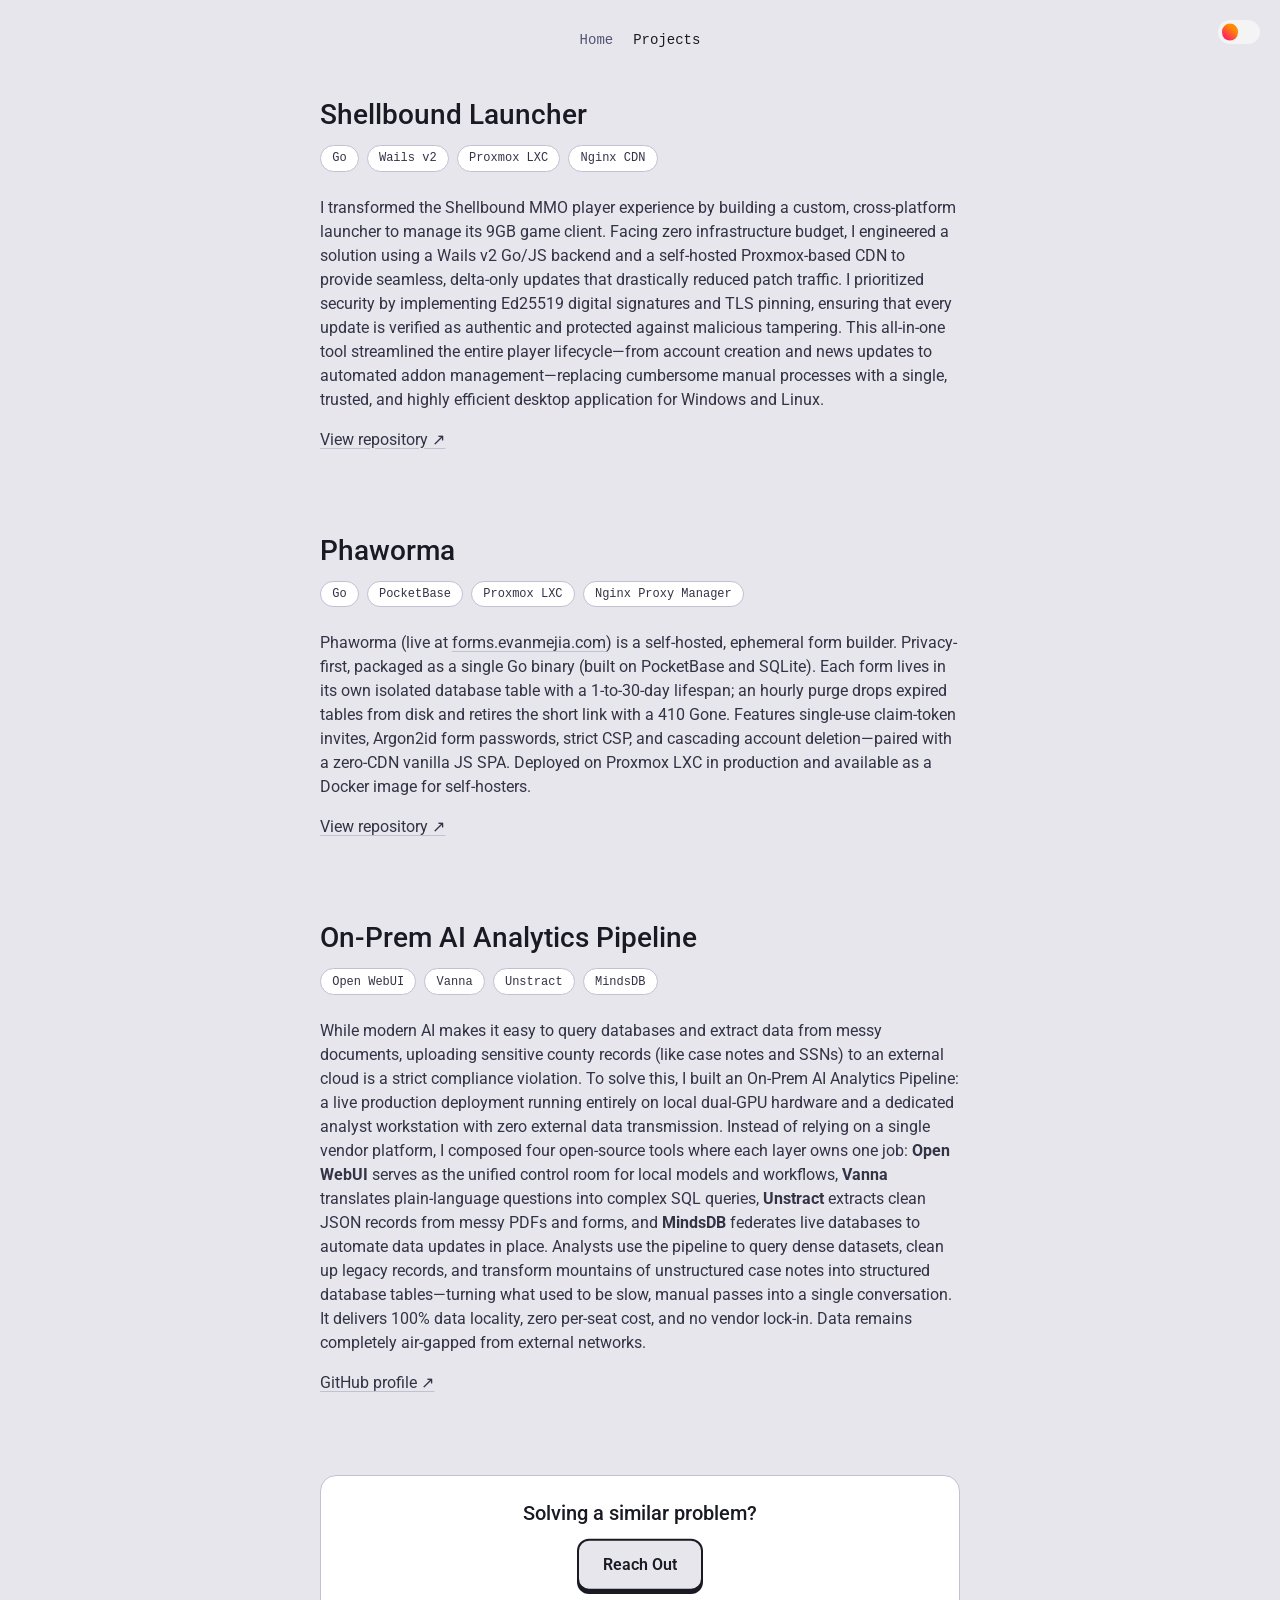
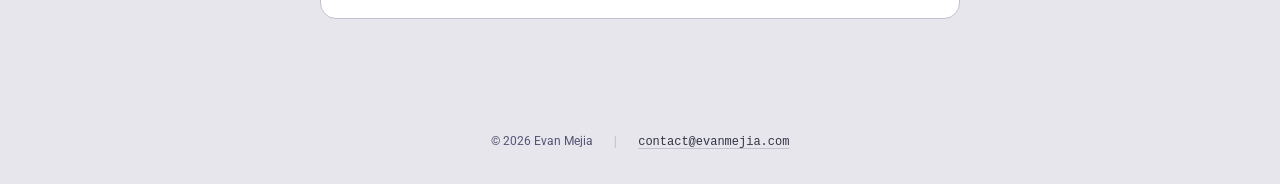
==== projects.html @ d2142341 "Text edit for the Shellbound project description" ====
<!doctype html>
<html lang="en" data-theme="light">
    <head>
        <meta charset="UTF-8" />
        <meta name="viewport" content="width=device-width, initial-scale=1.0" />
        <title>Projects — Evan Mejia</title>
        <meta
            name="description"
            content="Systems I've designed, built, and kept running in production: a self-hosted game launcher, an ephemeral form builder, and an air-gapped AI data analysis stack."
        />
        <meta property="og:site_name" content="Evan Mejia" />
        <meta property="og:type" content="website" />
        <meta property="og:title" content="Projects — Evan Mejia" />
        <meta
            property="og:description"
            content="Systems I've designed, built, and kept running in production: a self-hosted game launcher, an ephemeral form builder, and an air-gapped AI data analysis stack."
        />
        <meta
            property="og:url"
            content="https://www.evanmejia.com/projects.html"
        />
        <meta
            property="og:image"
            content="https://www.evanmejia.com/assets/og-image.png"
        />
        <meta property="og:image:width" content="1200" />
        <meta property="og:image:height" content="800" />
        <meta name="twitter:card" content="summary_large_image" />
        <link rel="icon" type="image/svg+xml" href="assets/favicon.svg" />

        <!-- Set theme before first paint (persisted choice, else system preference) -->
        <script>
            document.documentElement.dataset.theme =
                localStorage.getItem("theme") ||
                (window.matchMedia("(prefers-color-scheme: dark)").matches
                    ? "dark"
                    : "light");
        </script>

        <!-- Roboto (text) + Roboto Mono (accents) via bunny.net -->
        <link rel="preconnect" href="https://fonts.bunny.net" />
        <link
            href="https://fonts.bunny.net/css?family=roboto:ital,wght@0,400;0,500;0,600;1,400&family=roboto-mono:ital,wght@0,400;0,500;0,700;1,400"
            rel="stylesheet"
        />

        <link rel="stylesheet" href="css/styles.css" />
    </head>

    <body>
        <a class="skip-link" href="#main">Skip to content</a>

        <label class="theme-switch">
            <input type="checkbox" id="theme-toggle" aria-label="Dark mode" />
            <span class="slider"></span>
        </label>

        <nav class="page-nav" aria-label="Main">
            <a href="index.html">Home</a>
            <a class="active" href="projects.html">Projects</a>
        </nav>

        <div class="page">
            <main id="main" class="prose-col">
                <div class="projects">
                    <!-- ============ Project 1: Shellbound Launcher ============ -->
                    <article id="shellbound-launcher" class="project">
                        <h2>Shellbound Launcher</h2>
                        <ul class="pills" aria-label="Tech stack">
                            <li class="pill">Go</li>
                            <li class="pill">Wails v2</li>
                            <li class="pill">Proxmox LXC</li>
                            <li class="pill">Nginx CDN</li>
                        </ul>
                        <p>
                            I transformed the Shellbound MMO player experience
                            by building a custom, cross-platform launcher to
                            manage its 9GB game client. Facing zero
                            infrastructure budget, I engineered a solution using
                            a Wails v2 Go/JS backend and a self-hosted
                            Proxmox-based CDN to provide seamless, delta-only
                            updates that drastically reduced patch traffic. I
                            prioritized security by implementing Ed25519 digital
                            signatures and TLS pinning, ensuring that every
                            update is verified as authentic and protected
                            against malicious tampering. This all-in-one tool
                            streamlined the entire player lifecycle—from account
                            creation and news updates to automated addon
                            management—replacing cumbersome manual processes
                            with a single, trusted, and highly efficient desktop
                            application for Windows and Linux.
                        </p>
                        <p>
                            <a
                                href="https://github.com/evanmejia/shellbound-launcher"
                                >View repository ↗</a
                            >
                        </p>
                    </article>

                    <!-- ============ Project 2: Phaworma ============ -->
                    <article id="phaworma" class="project">
                        <h2>Phaworma</h2>
                        <ul class="pills" aria-label="Tech stack">
                            <li class="pill">Go</li>
                            <li class="pill">PocketBase</li>
                            <li class="pill">Proxmox LXC</li>
                            <li class="pill">Nginx Proxy Manager</li>
                        </ul>
                        <p>
                            Phaworma (live at
                            <a href="https://forms.evanmejia.com"
                                >forms.evanmejia.com</a
                            >) is a self-hosted, ephemeral form builder.
                            Privacy-first, packaged as a single Go binary (built
                            on PocketBase and SQLite). Each form lives in its
                            own isolated database table with a 1-to-30-day
                            lifespan; an hourly purge drops expired tables from
                            disk and retires the short link with a 410 Gone.
                            Features single-use claim-token invites, Argon2id
                            form passwords, strict CSP, and cascading account
                            deletion—paired with a zero-CDN vanilla JS SPA.
                            Deployed on Proxmox LXC in production and available
                            as a Docker image for self-hosters.
                        </p>
                        <p>
                            <a href="https://github.com/evanmejia/Phaworma"
                                >View repository ↗</a
                            >
                        </p>
                    </article>

                    <!-- ============ Project 3: On-Prem AI Analytics Pipeline ============ -->
                    <article id="ai-data-stack" class="project">
                        <h2>On-Prem AI Analytics Pipeline</h2>
                        <ul class="pills" aria-label="Tech stack">
                            <li class="pill">Open WebUI</li>
                            <li class="pill">Vanna</li>
                            <li class="pill">Unstract</li>
                            <li class="pill">MindsDB</li>
                        </ul>
                        <p>
                            While modern AI makes it easy to query databases and
                            extract data from messy documents, uploading
                            sensitive county records (like case notes and SSNs)
                            to an external cloud is a strict compliance
                            violation. To solve this, I built an On-Prem AI
                            Analytics Pipeline: a live production deployment
                            running entirely on local dual-GPU hardware and a
                            dedicated analyst workstation with zero external
                            data transmission. Instead of relying on a single
                            vendor platform, I composed four open-source tools
                            where each layer owns one job:
                            <b>Open WebUI</b> serves as the unified control room
                            for local models and workflows,
                            <b>Vanna</b> translates plain-language questions
                            into complex SQL queries, <b>Unstract</b> extracts
                            clean JSON records from messy PDFs and forms, and
                            <b>MindsDB</b>
                            federates live databases to automate data updates in
                            place. Analysts use the pipeline to query dense
                            datasets, clean up legacy records, and transform
                            mountains of unstructured case notes into structured
                            database tables—turning what used to be slow, manual
                            passes into a single conversation. It delivers 100%
                            data locality, zero per-seat cost, and no vendor
                            lock-in. Data remains completely air-gapped from
                            external networks.
                        </p>
                        <p>
                            <a href="https://github.com/evanmejia"
                                >GitHub profile ↗</a
                            >
                        </p>
                    </article>
                </div>

                <!-- ================= CTA ================= -->
                <section class="cta" aria-label="Contact">
                    <h2>Solving a similar problem?</h2>
                    <!-- Cal.com popup embed: clicking opens a booking modal
                         with both event types. If the embed script is
                         blocked, the button falls back to a plain link. -->
                    <a
                        class="btn btn--lift"
                        href="https://cal.com/evanmejia"
                        target="_blank"
                        rel="noopener"
                        data-cal-link="evanmejia"
                        data-cal-embed-trigger
                    >
                        <span>Reach Out</span>
                    </a>
                    <script
                        src="https://cal.com/evanmejia/embed/embed.js"
                        data-iframe-src="https://cal.com/evanmejia/embed?calEmbed=1"
                    ></script>
                </section>
            </main>

            <!-- ================= Footer ================= -->
            <footer class="footer">
                <p>
                    <span class="copyright"
                        >© <span id="year">2026</span> Evan Mejia</span
                    >
                    <span class="footer-sep" aria-hidden="true">|</span>
                    <a href="mailto:contact@evanmejia.com"
                        >contact@evanmejia.com</a
                    >
                </p>
            </footer>
        </div>

        <script src="js/main.js" defer></script>
    </body>
</html>
---- css/styles.css ----
/* ---------- Design tokens ---------- */
:root {
  --font-sans: "Roboto", system-ui, -apple-system, "Segoe UI", sans-serif;
  --font-mono: "Roboto Mono", ui-monospace, "SFMono-Regular", Menlo, monospace;

  --bg: #e6e6ec;
  --bg-card: #ffffff;
  --card-glass: rgba(255, 255, 255, 0.72);
  --card-glass-border: rgba(255, 255, 255, 0.75);
  --card-border-hover: rgba(26, 26, 36, 0.24);
  --card-shadow: 0 12px 32px rgba(26, 26, 36, 0.1);
  --text: #333346;
  --text-heading: #1a1a24;
  --text-muted: #535373;
  --text-soft: #333346;
  --border: #c1c1d2;
  --btn-bg: #1a1a24;
  --btn-bg-hover: #333346;
  --btn-text: #e6e6ec;

  --pill-green-text: #e1f9dc;
  --pill-green-bg: #127a00;
  --pill-yellow-text: #854d0e;
  --pill-yellow-bg: rgba(234, 179, 8, 0.14);
  --pill-red-text: #991b1b;
  --pill-red-bg: rgba(239, 68, 68, 0.12);

  --projects-btn-bg-hover: #d7d7e2;

  color-scheme: light;
}

[data-theme="dark"] {
  --bg: #0e0e12;
  --bg-card: #1a1a24;
  --card-glass: rgba(26, 26, 36, 0.8);
  --card-glass-border: rgba(255, 255, 255, 0.1);
  --card-border-hover: rgba(255, 255, 255, 0.28);
  --card-shadow: none;
  --text: #c1c1d2;
  --text-heading: #e6e6ec;
  --text-muted: #9c9cba;
  --text-soft: #a6a6bf;
  --border: #333346;
  --btn-bg: #e6e6ec;
  --btn-bg-hover: #c1c1d2;
  --btn-text: #1a1a24;

  --pill-green-text: #127a00;
  --pill-green-bg: #e1f9dc;
  --pill-yellow-text: #facc15;
  --pill-yellow-bg: rgba(250, 204, 21, 0.1);
  --pill-red-text: #f87171;
  --pill-red-bg: rgba(248, 113, 113, 0.1);

  --projects-btn-bg-hover: #262633;

  color-scheme: dark;
}

/* ---------- Base ---------- */
* {
  box-sizing: border-box;
}

html {
  scroll-behavior: smooth;
}

body {
  margin: 0;
  background: var(--bg);
  color: var(--text);
  font-family: var(--font-sans);
  font-size: 1rem;
  line-height: 1.5;
  -webkit-font-smoothing: antialiased;
  transition: background-color 0.15s ease, color 0.15s ease;
}

/* ---------- Page frame ---------- */
.page {
  display: flex;
  flex-direction: column;
  max-width: 64rem;
  margin: 0 auto;
  min-height: 100vh;
  min-height: 100svh;
  padding: 6rem 3rem 0;
}

.layout {
  display: grid;
  grid-template-columns: minmax(0, 2fr) minmax(0, 1fr);
  gap: 3rem;
  margin-bottom: 5rem;
}

main > h2:first-child,
.sidebar > h2:first-child {
  margin-top: 0;
}

@media (max-width: 767px) {
  .page {
    padding: 4.5rem 1.5rem 0;
  }
  .layout {
    grid-template-columns: 1fr;
    gap: 3.5rem;
  }
}

/* ---------- Subpage nav (top-right links; scrolls with the page,
   sits left of the fixed theme toggle) ---------- */
.page-nav {
  position: absolute;
  top: 1.25rem;
  left: 50%;
  transform: translateX(-50%);
  height: 2.5rem;
  display: flex;
  align-items: center;
  gap: 1.25rem;
}

.page-nav a {
  font-family: var(--font-mono);
  font-size: 0.875rem;
  color: var(--text-muted);
  text-decoration: none;
  transition: color 0.15s ease;
}

.page-nav a:hover,
.page-nav a.active {
  color: var(--text-heading);
}

/* ---------- Typography ---------- */
h1 {
  margin: 0 0 0.5rem;
  font-family: var(--font-sans);
  font-size: 2.5rem;
  font-weight: 600;
  line-height: 1.2;
  color: var(--text-heading);
}

h2 {
  margin: 3rem 0 1.25rem;
  font-family: var(--font-sans);
  font-size: 1.5rem;
  font-weight: 500;
  line-height: 1.33;
  color: var(--text-heading);
}

p {
  margin: 0 0 1rem;
}

.lead {
  font-size: 1.125rem;
  font-weight: 400;
  line-height: 1.6;
  color: var(--text-muted);
  margin-bottom: 1.75rem;
}

.role {
  margin: 0 0 1.5rem;
  font-family: var(--font-mono);
  font-size: 0.875rem;
  font-style: italic;
  letter-spacing: 0.08em;
  text-transform: uppercase;
  color: var(--text-soft);
}

/* ---------- Status pill (index.html sidebar; state driven by
   status.json, which tools/update-status.mjs rewrites from
   cal.com bookings) ---------- */
.status-pill {
  position: relative;
  display: inline-flex;
  align-items: center;
  gap: 0.5rem;
  padding: 0.375rem 0.875rem 0.375rem 0.625rem;
  border-radius: 999px;
  font-family: var(--font-mono);
  font-size: 0.6875rem;
  font-weight: 500;
  line-height: 1.5;
  white-space: nowrap;
}

/* Pulsing status indicator (uiverse.io/Zain-Muhammad/plastic-gecko-7,
   MIT). */
.status-pill::before {
  box-sizing: border-box;
  content: "";
  width: 14px;
  height: 14px;
  flex: none;
  border: 2px solid currentColor;
  border-radius: 50%;
  animation: status-ring 2s ease-in-out infinite;
}

.status-pill::after {
  content: "";
  position: absolute;
  left: calc(0.625rem + 2px);
  top: 50%;
  width: 10px;
  height: 10px;
  margin-top: -5px;
  border-radius: 50%;
  background: currentColor;
  animation: status-dot 2s ease-in-out infinite;
}

@keyframes status-ring {
  0%,
  100% {
    transform: scale(1);
    opacity: 1;
  }
  50% {
    transform: scale(1.5);
    opacity: 0.5;
  }
}

@keyframes status-dot {
  0%,
  100% {
    transform: scale(1);
  }
  50% {
    transform: scale(0);
  }
}

.status-pill--green {
  color: var(--pill-green-text);
  background: var(--pill-green-bg);
}

.status-pill--yellow {
  color: var(--pill-yellow-text);
  background: var(--pill-yellow-bg);
}

.status-pill--red {
  color: var(--pill-red-text);
  background: var(--pill-red-bg);
}

a {
  color: var(--text-soft);
  text-decoration: underline;
  text-decoration-color: var(--border);
  text-underline-offset: 3px;
  transition: color 0.15s ease, text-decoration-color 0.15s ease;
}

a:hover {
  color: var(--text-heading);
  text-decoration-color: currentColor;
}

/* ---------- Button ---------- */
.btn {
  display: inline-block;
  margin-top: 0.25rem;
  padding: 0.5rem 1rem;
  border: none;
  border-radius: 0.375rem;
  background: var(--btn-bg);
  color: var(--btn-text);
  font-family: var(--font-sans);
  font-size: 1rem;
  font-weight: 500;
  text-decoration: none;
  cursor: pointer;
  transition: background-color 0.15s ease;
}

.btn:hover {
  background: var(--btn-bg-hover);
  color: var(--btn-text);
  text-decoration: none;
}

/* ---------- Lifted CTA ----------
   "Let's talk" button adapted from uiverse.io/Voxybuns,
   "lucky-fireant-71" (MIT). */
.btn--lift {
  border-radius: 0.75rem;
  padding: 0;
  font-weight: 600;
}

.btn--lift > span {
  display: block;
  border: 2px solid var(--btn-bg);
  border-radius: 0.75rem;
  padding: 0.75em 1.5em;
  background: var(--btn-text);
  color: var(--btn-bg);
  transform: translateY(-0.2em);
  transition: transform 0.15s ease;
}

.btn--lift:hover {
  background: var(--btn-bg);
}

.btn--lift:hover > span {
  transform: translateY(-0.33em);
}

.btn--lift:active > span {
  transform: translateY(0);
}

.btn--lift:focus-visible {
  outline: 2px solid var(--text-heading);
  outline-offset: 2px;
}

/* ---------- Projects heading button (index.html) ---------- */
.projects-link {
  display: block;
  width: 100%;
  padding: 1rem 1.5rem;
  border: 1px solid transparent;
  border-radius: 1rem;
  background: transparent;
  color: inherit;
  text-decoration: none;
  transition: background-color 0.15s ease, border-color 0.15s ease;
}

.projects-link:hover,
.projects-link:focus-visible {
  background: var(--projects-btn-bg-hover);
  border-color: var(--card-border-hover);
}

.projects-link:focus-visible {
  outline: 2px solid var(--text-heading);
  outline-offset: 3px;
}

/* ---------- Work cards ----------
   Glass effect adapted from uiverse.io/SteveBloX,
   "dangerous-warthog-85" (MIT). */
.cards {
  display: grid;
  gap: 1.25rem;
}

.card {
  position: relative;
  display: flex;
  flex-direction: column;
  padding: 0.875rem 1.75rem;
  border: 1px solid var(--card-glass-border);
  border-radius: 1rem;
  background: var(--card-glass);
  color: inherit;
  text-decoration: none;
  box-shadow: var(--card-shadow);
  isolation: isolate;
  overflow: hidden;
  transition: transform 0.5s ease, border-color 0.5s ease;
}

.card::before {
  content: "";
  position: absolute;
  inset: -1.25rem;
  z-index: -1;
  background:
    linear-gradient(65deg, var(--card-glass) 0 45%, transparent 80%),
    url("../assets/work-bg.svg") center / cover no-repeat;
  filter: blur(10px);
}

.card::after {
  content: "";
  position: absolute;
  inset: -1.25rem;
  z-index: -1;
  background: url("../assets/work-bg.svg") center / cover no-repeat;
  -webkit-mask-image: linear-gradient(65deg, transparent 50%, #000 85%);
  mask-image: linear-gradient(65deg, transparent 50%, #000 85%);
}

.card--shellbound::before {
  background-image: linear-gradient(65deg, var(--card-glass) 0 45%, transparent 80%), url("../assets/shellbound-bg.webp");
}

.card--shellbound::after {
  background-image: url("../assets/shellbound-bg.webp");
}

.card--phaworma::before {
  background-image: linear-gradient(65deg, var(--card-glass) 0 45%, transparent 80%), url("../assets/phaworma-bg.png");
}

.card--phaworma::after {
  background-image: url("../assets/phaworma-bg.png");
}

.card:hover {
  border-color: var(--card-border-hover);
  transform: scale(1.02);
  color: inherit;
  text-decoration: none;
}

.card:active {
  transform: scale(0.98);
}

.card:focus-visible {
  outline: 2px solid var(--text-heading);
  outline-offset: 3px;
}

.card-meta {
  display: block;
  margin-bottom: 0.5rem;
  font-family: var(--font-mono);
  font-size: 0.6875rem;
  font-style: italic;
  letter-spacing: 0.08em;
  text-transform: uppercase;
  color: var(--text-muted);
}


.card .card-meta {
  color: var(--text-soft);
}

.card h3 {
  margin: 0 0 0.4rem;
  font-family: var(--font-sans);
  font-size: 1.125rem;
  font-weight: 500;
  line-height: 1.3;
  color: var(--text-heading);
}

.card p {
  margin: 0 0 0.5rem;
  font-size: 0.875rem;
  color: var(--text-soft);
}

/* Keep the text to about half the card so it doesn't overlap the art
   that shows through on the right */
.card .card-meta,
.card h3,
.card p {
  max-width: 55%;
}

/* Mono tech-stack icons (assets/icons) */
.card-tech {
  display: flex;
  flex-wrap: wrap;
  gap: 0.75rem;
  margin: 0;
  margin-top: auto;
  padding: 0;
  list-style: none;
}

.tech-icon {
  display: block;
  width: 1.125rem;
  height: 1.125rem;
}

/* Go cropped viewBox: match height to the
   other glyphs. */
.tech-icon-go {
  width: 2.5rem;
  height: 1rem;
}

/* JS wordmark cropped to the letters */
.tech-icon-js {
  width: 1.5rem;
  height: 1.125rem;
}


.tech-icon-wails {
  width: 2rem;
  height: 1.125rem;
}

[data-theme="light"] .tech-icon {
  filter: brightness(0) opacity(0.6);
}

/* ---------- Sidebar ---------- */
.sidebar {
  position: sticky;
  top: 4.5rem;
  align-self: start;
}

.portrait {
  display: block;
  width: 100%;
  height: auto;
  aspect-ratio: 3 / 2;
  object-fit: cover;
  margin: 0 0 1.5rem;
  border: 1px solid var(--card-glass-border);
  border-radius: 1rem;
  background: var(--card-glass);
}

.sidebar-row {
  display: flex;
  align-items: center;
  justify-content: space-between;
  gap: 0.75rem;
}

.icon-row {
  display: flex;
  gap: 1rem;
}

.icon-link {
  display: inline-flex;
  padding: 0.25rem;
  color: var(--text-muted);
  transition: color 0.15s ease;
}

.icon-link:hover {
  color: var(--text-heading);
}

/* Match the status-pill's height (~28.5px: 11px line box + 12px padding) */
.icon-link svg {
  width: 1.75rem;
  height: 1.75rem;
}

/* ---------- Theme switch ----------
   Sun/moon slider adapted from uiverse.io/satyamchaudharydev,
   "shy-earwig-18" (MIT). */
.theme-switch {
  --width-of-switch: 2.625em;
  --height-of-switch: 1.5em;
  --size-of-icon: 1.05em;
  --slider-offset: 0.225em;
  position: fixed;
  top: 1.25rem;
  right: 1.25rem;
  z-index: 50;
  display: block;
  width: var(--width-of-switch);
  height: var(--height-of-switch);
}

.theme-switch input {
  opacity: 0;
  width: 0;
  height: 0;
}

.theme-switch .slider {
  position: absolute;
  inset: 0;
  cursor: pointer;
  background-color: #f4f4f5;
  transition: 0.4s;
  border-radius: 30px;
}

.theme-switch .slider:before {
  position: absolute;
  content: "";
  height: var(--size-of-icon);
  width: var(--size-of-icon);
  left: var(--slider-offset);
  top: 50%;
  transform: translateY(-50%);
  background: linear-gradient(40deg, #ff0080, #ff8c00 70%);
  transition: 0.4s;
  border-radius: 30px;
}

.theme-switch input:checked + .slider {
  background-color: #303136;
}

.theme-switch input:checked + .slider:before {
  left: calc(100% - (var(--size-of-icon) + var(--slider-offset)));
  background: #303136;
  box-shadow: inset -3px -2px 5px -2px #8983f7, inset -10px -4px 0 0 #a3dafb;
}

/* The input is visually hidden, visible focus ring */
.theme-switch input:focus-visible + .slider {
  outline: 2px solid var(--text-heading);
  outline-offset: 2px;
}

/* ---------- Projects page ---------- */
.prose-col {
  max-width: 40rem;
  margin: 0 auto 5rem;
}

.prose-col h1 {
  margin-bottom: 1rem;
}

.prose-col > .lead {
  margin-bottom: 3.5rem;
}

.projects {
  display: grid;
  gap: 4rem;
}

.project {
  scroll-margin-top: 4.5rem;
}

.project h2 {
  margin: 0 0 0.75rem;
  font-size: 1.75rem;
}

.tagline {
  margin: 0 0 1rem;
  color: var(--text-muted);
}

.pills {
  display: flex;
  flex-wrap: wrap;
  gap: 0.5rem;
  margin: 0 0 1.5rem;
  padding: 0;
  list-style: none;
}

.pill {
  padding: 0.2rem 0.7rem;
  border: 1px solid var(--border);
  border-radius: 999px;
  background: var(--bg-card);
  font-family: var(--font-mono);
  font-size: 0.75rem;
  color: var(--text-soft);
}

/* ---------- CTA (bottom of projects page) ---------- */
.cta {
  margin-top: 4rem;
  padding: 1.5rem 1.75rem;
  border: 1px solid var(--border);
  border-radius: 1rem;
  background: var(--bg-card);
  text-align: center;
}

.cta h2 {
  margin: 0 0 0.75rem;
  font-size: 1.25rem;
}

/* ---------- Footer ---------- */
.footer {
  margin-top: auto;
  padding-bottom: 2rem;
  font-family: var(--font-mono);
  font-size: 0.75rem;
  line-height: 1.7;
  color: var(--text-muted);
  text-align: center;
}

.footer p {
  margin: 2rem 0 0;
}

.footer-sep {
  margin: 0 0.75rem;
  color: var(--border);
}

.copyright {
  font-family: var(--font-sans);
}

/* ---------- Accessibility ---------- */
.skip-link {
  position: fixed;
  top: 1rem;
  left: 1rem;
  z-index: 100;
  transform: translateY(-300%);
  padding: 0.5rem 1rem;
  border-radius: 0.375rem;
  background: var(--btn-bg);
  color: var(--btn-text);
  font-family: var(--font-sans);
  font-size: 0.875rem;
  text-decoration: none;
}

.skip-link:focus {
  transform: none;
}

@media (prefers-reduced-motion: reduce) {
  html {
    scroll-behavior: auto;
  }
  *,
  *::before,
  *::after {
    transition-duration: 0.01ms !important;
    animation-duration: 0.01ms !important;
    animation-iteration-count: 1 !important;
  }
  .card:hover,
  .card:active {
    transform: none;
  }
  .btn--lift:hover > span,
  .btn--lift:active > span {
    transform: translateY(-0.2em);
  }
}
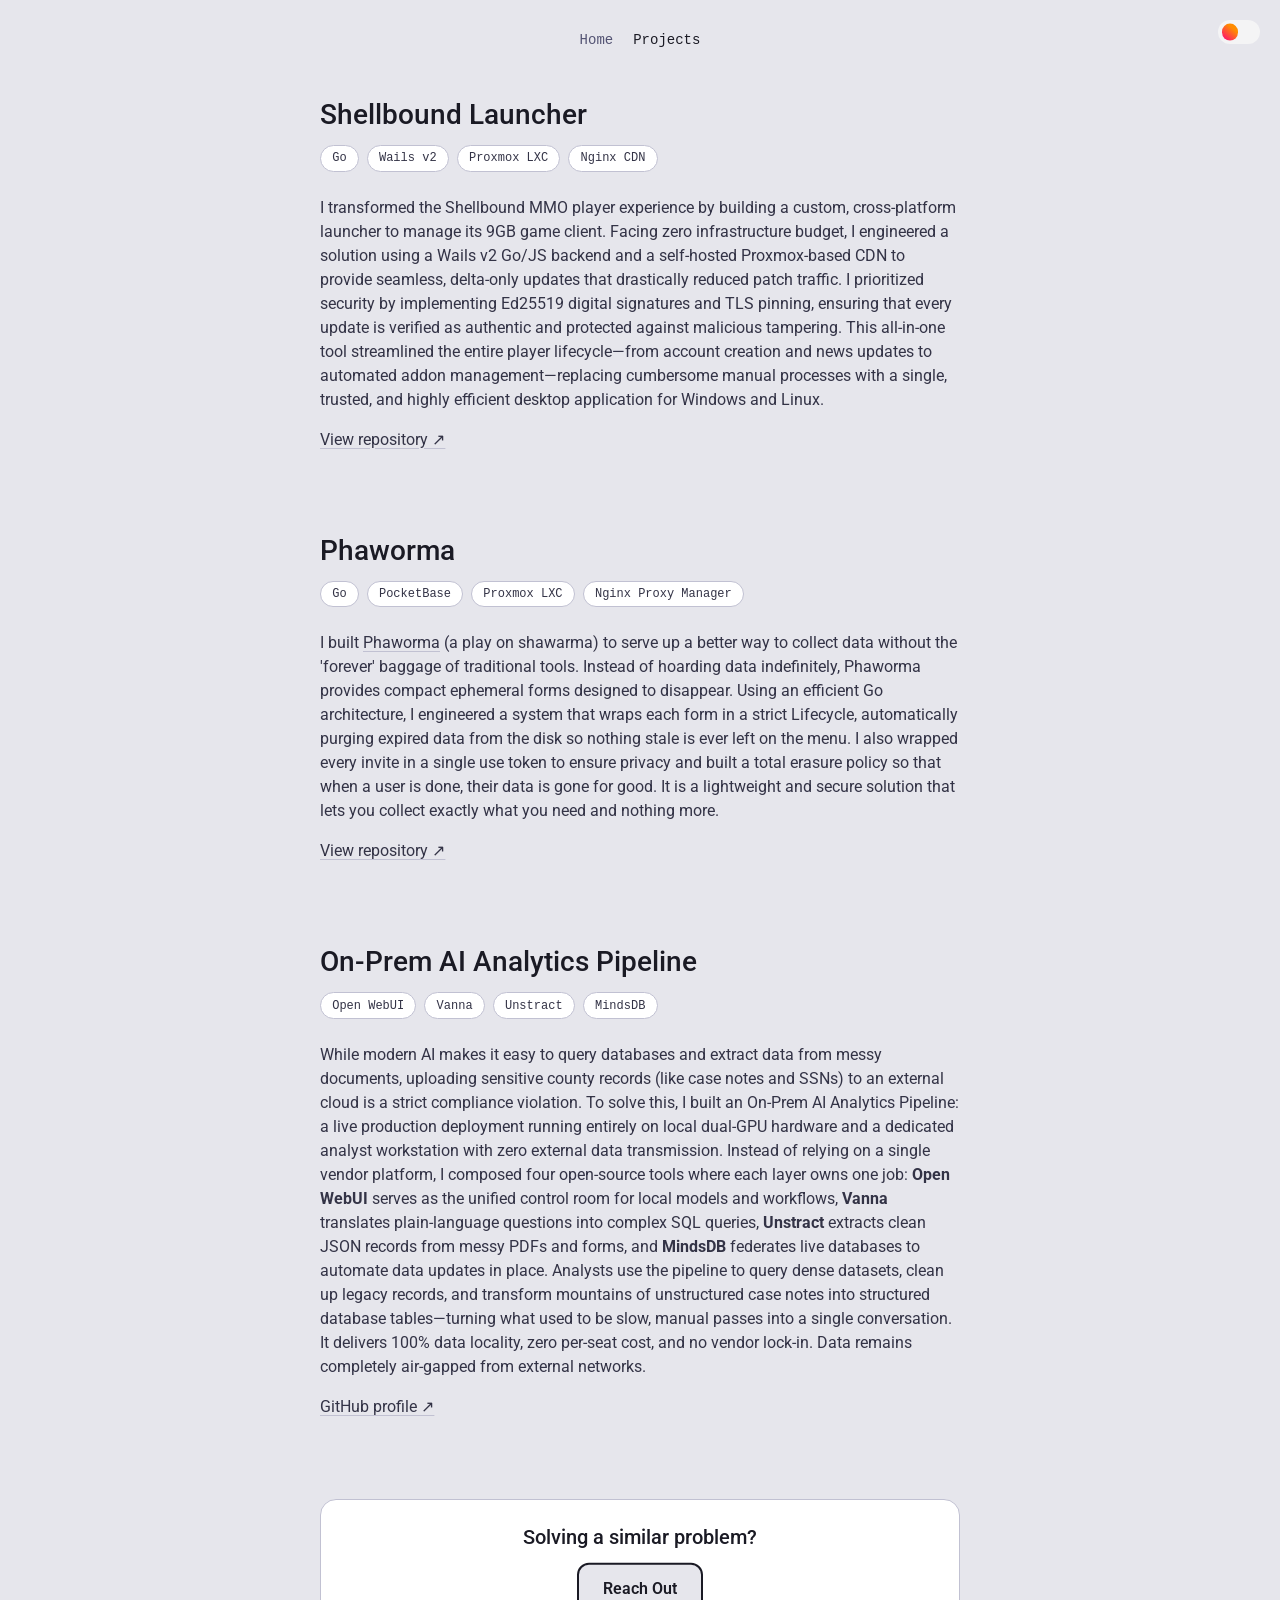
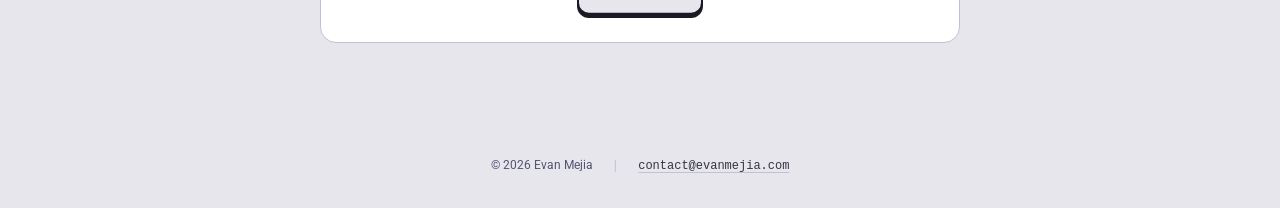
==== commit 48fcaf36: "Edit the Phaworma project description" ====
--- a/projects.html
+++ b/projects.html
@@ -108,20 +108,22 @@
                             <li class="pill">Nginx Proxy Manager</li>
                         </ul>
                         <p>
-                            Phaworma (live at
-                            <a href="https://forms.evanmejia.com"
-                                >forms.evanmejia.com</a
-                            >) is a self-hosted, ephemeral form builder.
-                            Privacy-first, packaged as a single Go binary (built
-                            on PocketBase and SQLite). Each form lives in its
-                            own isolated database table with a 1-to-30-day
-                            lifespan; an hourly purge drops expired tables from
-                            disk and retires the short link with a 410 Gone.
-                            Features single-use claim-token invites, Argon2id
-                            form passwords, strict CSP, and cascading account
-                            deletion—paired with a zero-CDN vanilla JS SPA.
-                            Deployed on Proxmox LXC in production and available
-                            as a Docker image for self-hosters.
+                            I built
+                            <a href="https://forms.evanmejia.com">Phaworma</a>
+                            (a play on shawarma) to serve up a better way to
+                            collect data without the 'forever' baggage of
+                            traditional tools. Instead of hoarding data
+                            indefinitely, Phaworma provides compact ephemeral
+                            forms designed to disappear. Using an efficient Go
+                            architecture, I engineered a system that wraps each
+                            form in a strict Lifecycle, automatically purging
+                            expired data from the disk so nothing stale is ever
+                            left on the menu. I also wrapped every invite in a
+                            single use token to ensure privacy and built a total
+                            erasure policy so that when a user is done, their
+                            data is gone for good. It is a lightweight and
+                            secure solution that lets you collect exactly what
+                            you need and nothing more.
                         </p>
                         <p>
                             <a href="https://github.com/evanmejia/Phaworma"
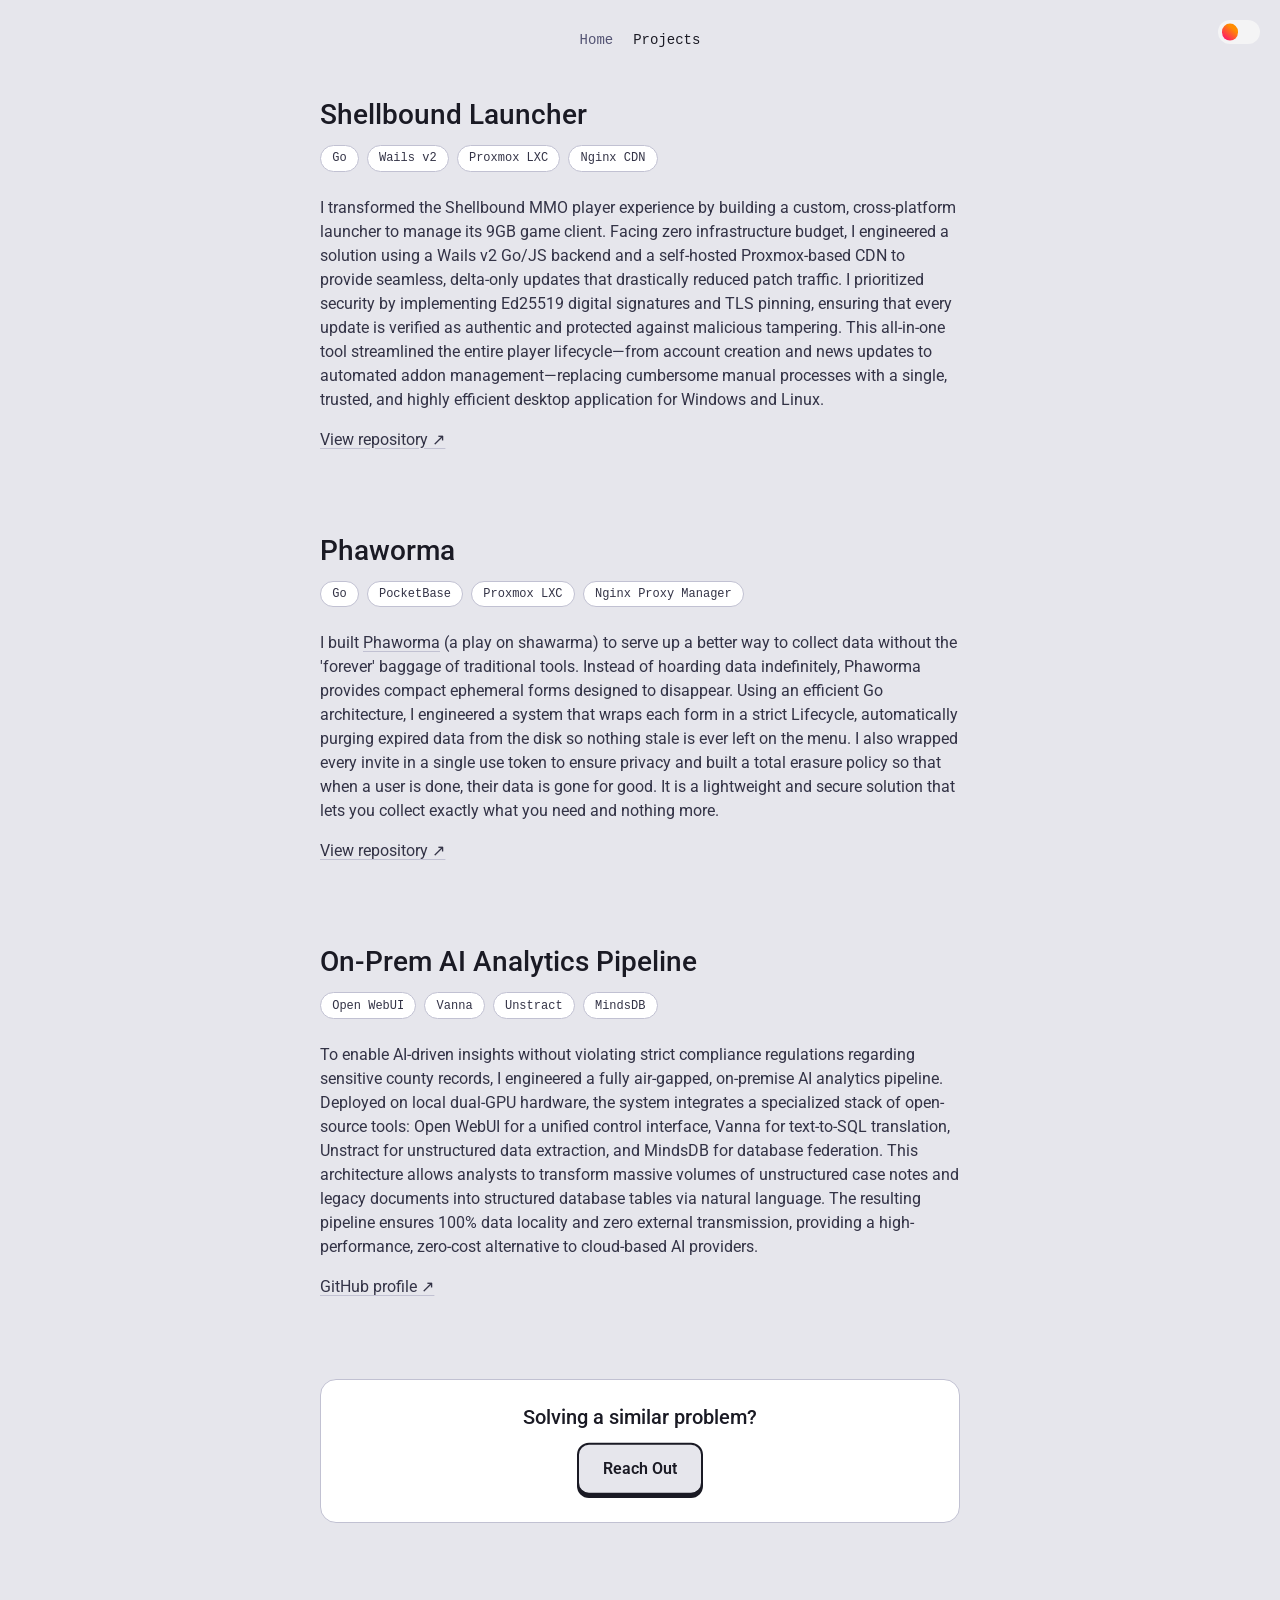
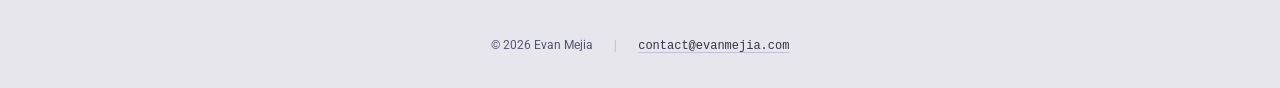
==== commit eed425e5: "Edit for On-Prem AI Pipeline project description" ====
--- a/projects.html
+++ b/projects.html
@@ -142,32 +142,22 @@
                             <li class="pill">MindsDB</li>
                         </ul>
                         <p>
-                            While modern AI makes it easy to query databases and
-                            extract data from messy documents, uploading
-                            sensitive county records (like case notes and SSNs)
-                            to an external cloud is a strict compliance
-                            violation. To solve this, I built an On-Prem AI
-                            Analytics Pipeline: a live production deployment
-                            running entirely on local dual-GPU hardware and a
-                            dedicated analyst workstation with zero external
-                            data transmission. Instead of relying on a single
-                            vendor platform, I composed four open-source tools
-                            where each layer owns one job:
-                            <b>Open WebUI</b> serves as the unified control room
-                            for local models and workflows,
-                            <b>Vanna</b> translates plain-language questions
-                            into complex SQL queries, <b>Unstract</b> extracts
-                            clean JSON records from messy PDFs and forms, and
-                            <b>MindsDB</b>
-                            federates live databases to automate data updates in
-                            place. Analysts use the pipeline to query dense
-                            datasets, clean up legacy records, and transform
-                            mountains of unstructured case notes into structured
-                            database tables—turning what used to be slow, manual
-                            passes into a single conversation. It delivers 100%
-                            data locality, zero per-seat cost, and no vendor
-                            lock-in. Data remains completely air-gapped from
-                            external networks.
+                            To enable AI-driven insights without violating
+                            strict compliance regulations regarding sensitive
+                            county records, I engineered a fully air-gapped,
+                            on-premise AI analytics pipeline. Deployed on local
+                            dual-GPU hardware, the system integrates a
+                            specialized stack of open-source tools: Open WebUI
+                            for a unified control interface, Vanna for
+                            text-to-SQL translation, Unstract for unstructured
+                            data extraction, and MindsDB for database
+                            federation. This architecture allows analysts to
+                            transform massive volumes of unstructured case notes
+                            and legacy documents into structured database tables
+                            via natural language. The resulting pipeline ensures
+                            100% data locality and zero external transmission,
+                            providing a high-performance, zero-cost alternative
+                            to cloud-based AI providers.
                         </p>
                         <p>
                             <a href="https://github.com/evanmejia"
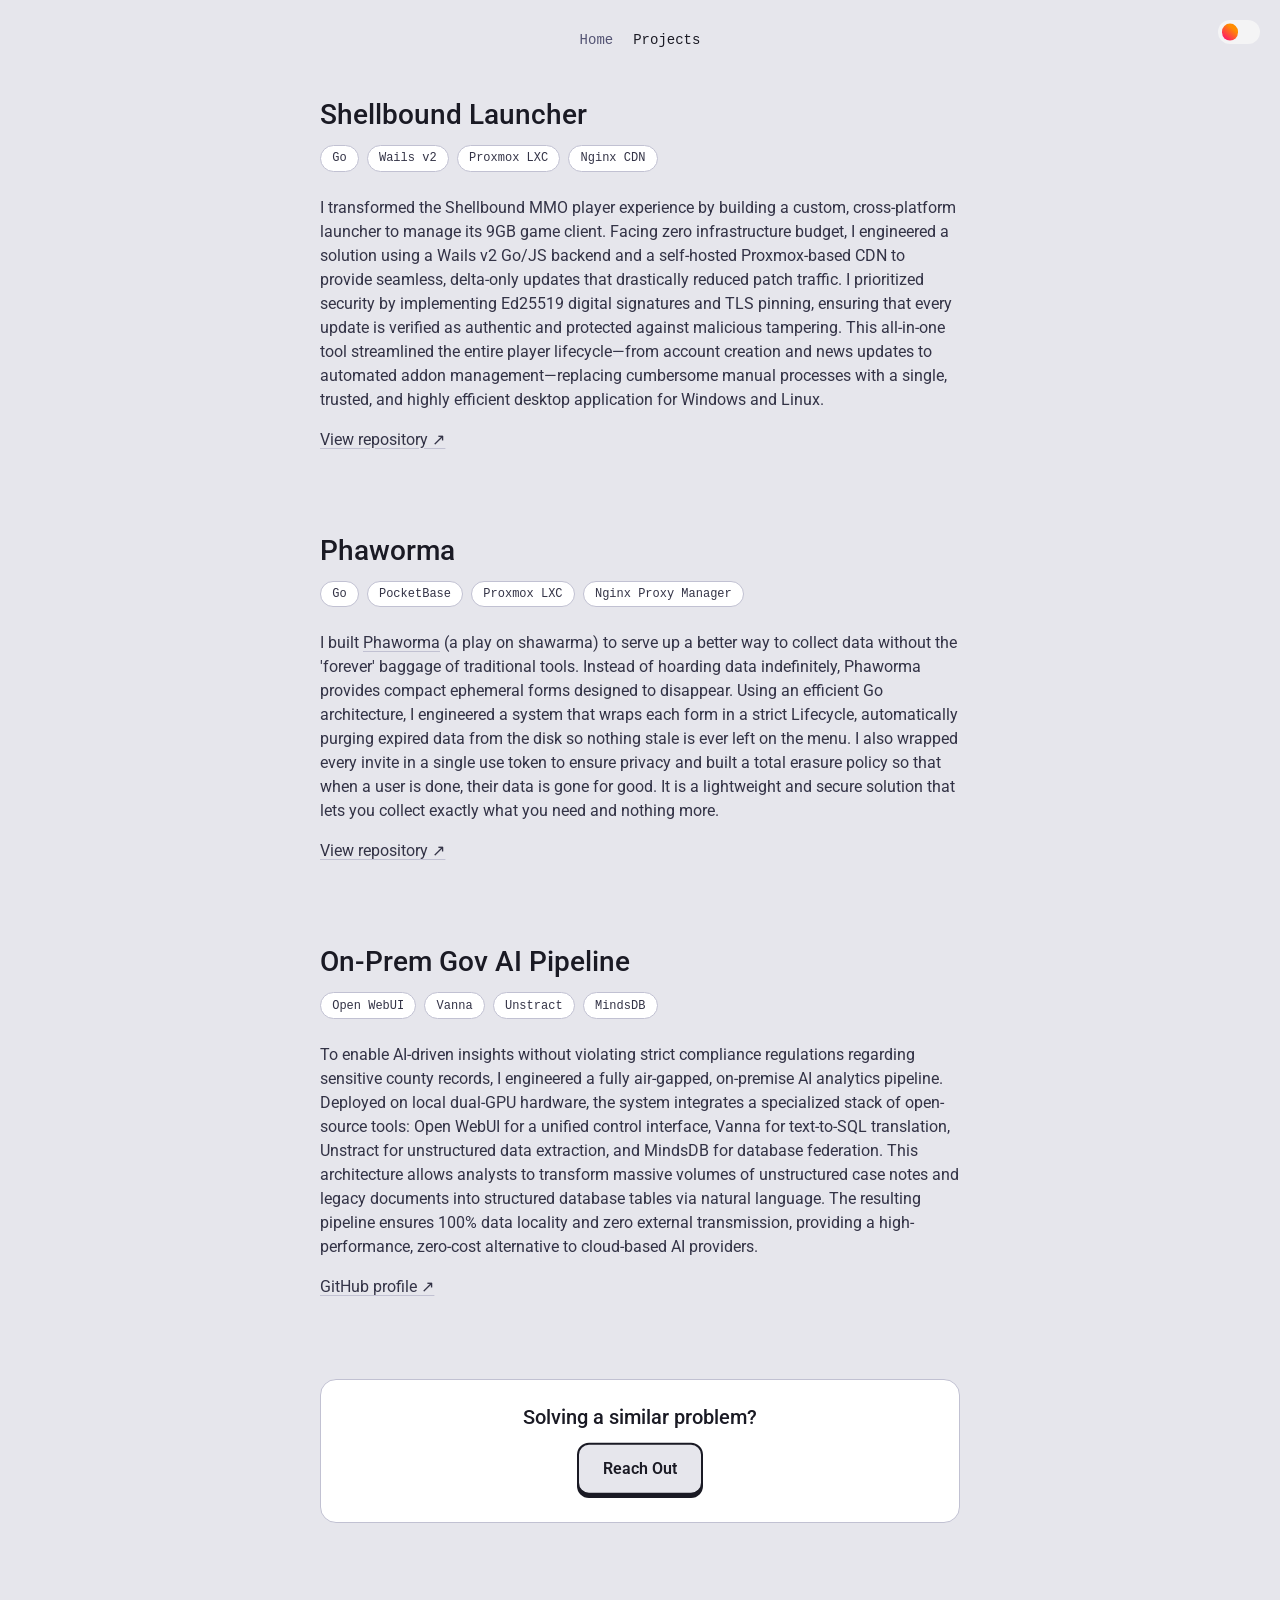
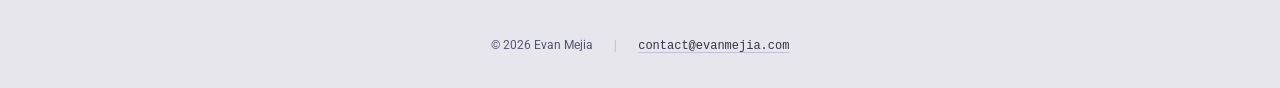
==== commit 10827a6b: "edit title" ====
--- a/projects.html
+++ b/projects.html
@@ -134,7 +134,7 @@
 
                     <!-- ============ Project 3: On-Prem AI Analytics Pipeline ============ -->
                     <article id="ai-data-stack" class="project">
-                        <h2>On-Prem AI Analytics Pipeline</h2>
+                        <h2>On-Prem Gov AI Pipeline</h2>
                         <ul class="pills" aria-label="Tech stack">
                             <li class="pill">Open WebUI</li>
                             <li class="pill">Vanna</li>
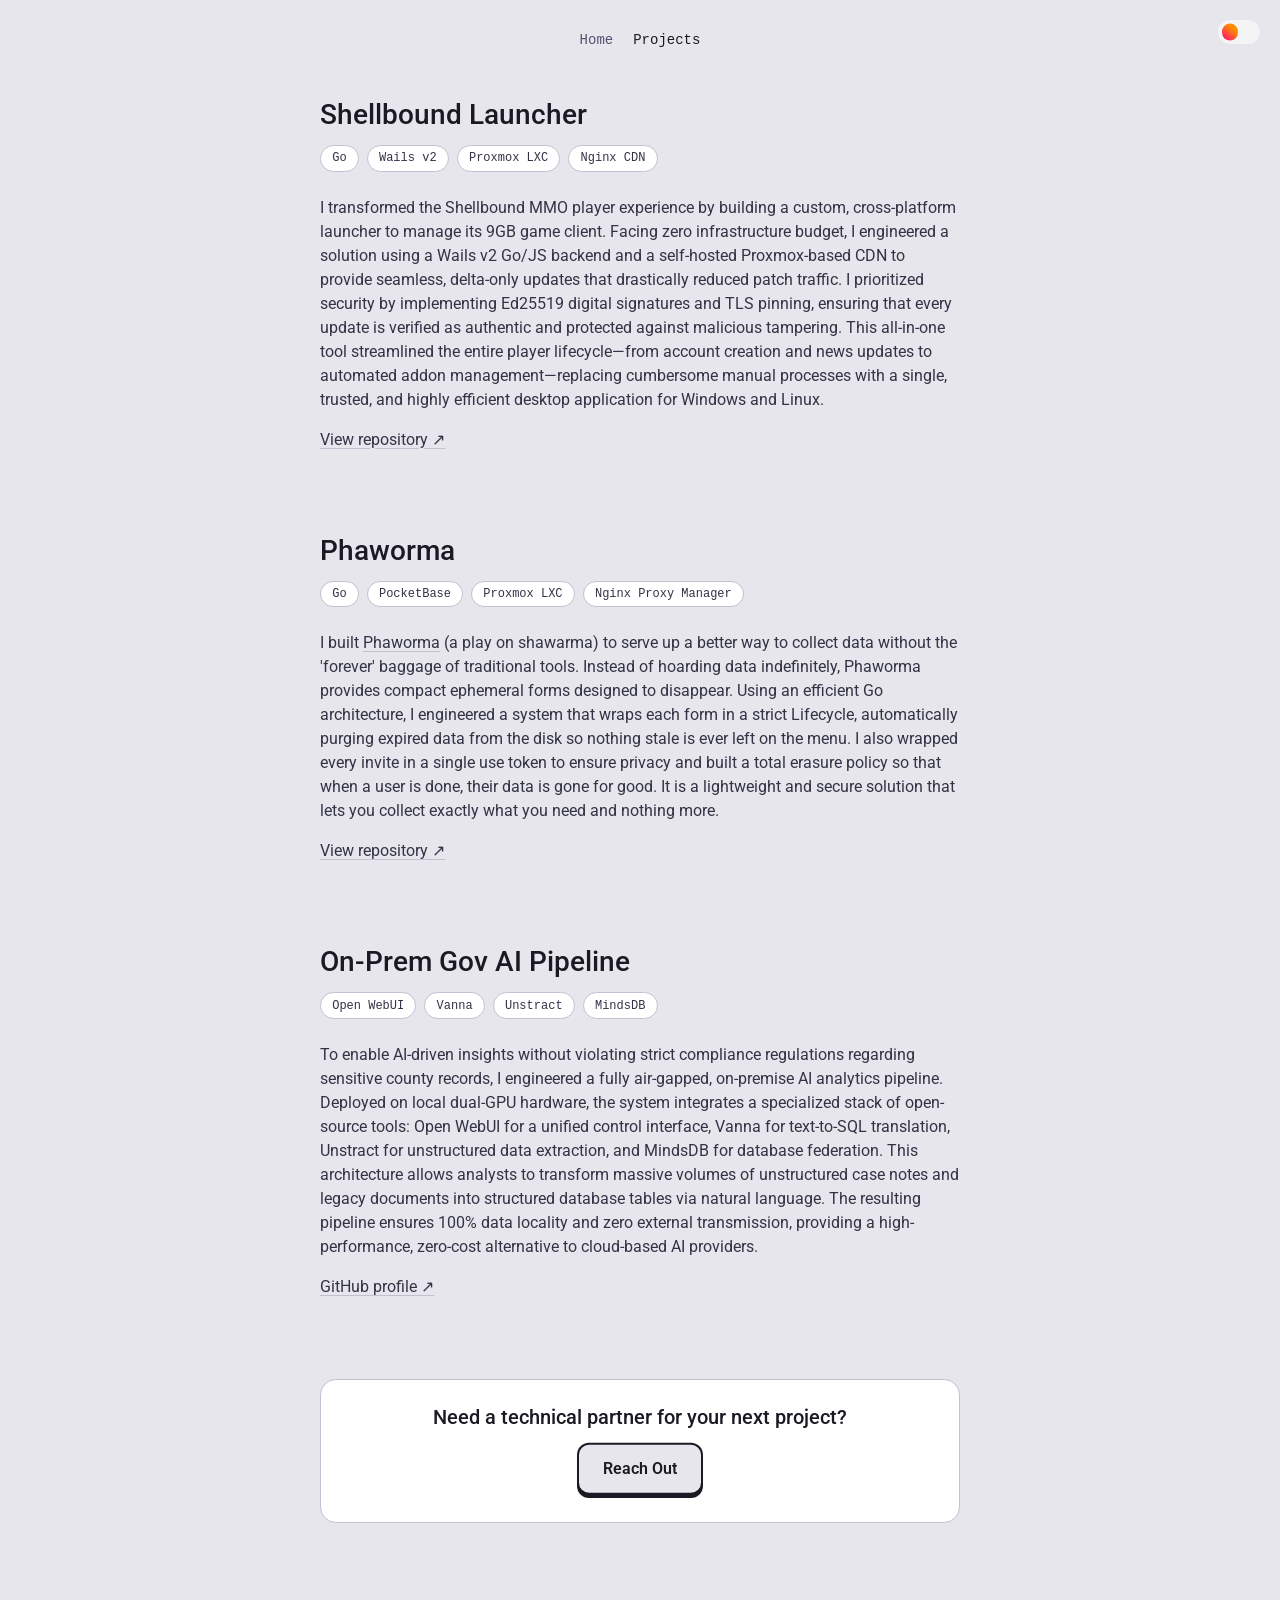
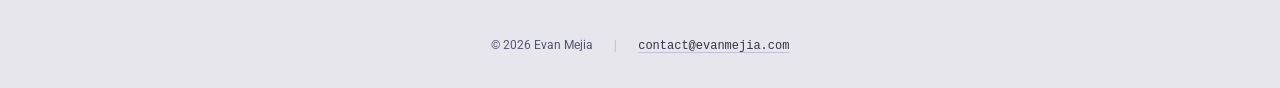
==== commit 70bb881f: "CTA phrase edit" ====
--- a/projects.html
+++ b/projects.html
@@ -169,7 +169,7 @@
 
                 <!-- ================= CTA ================= -->
                 <section class="cta" aria-label="Contact">
-                    <h2>Solving a similar problem?</h2>
+                    <h2>Need a technical partner for your next project?</h2>
                     <!-- Cal.com popup embed: clicking opens a booking modal
                          with both event types. If the embed script is
                          blocked, the button falls back to a plain link. -->
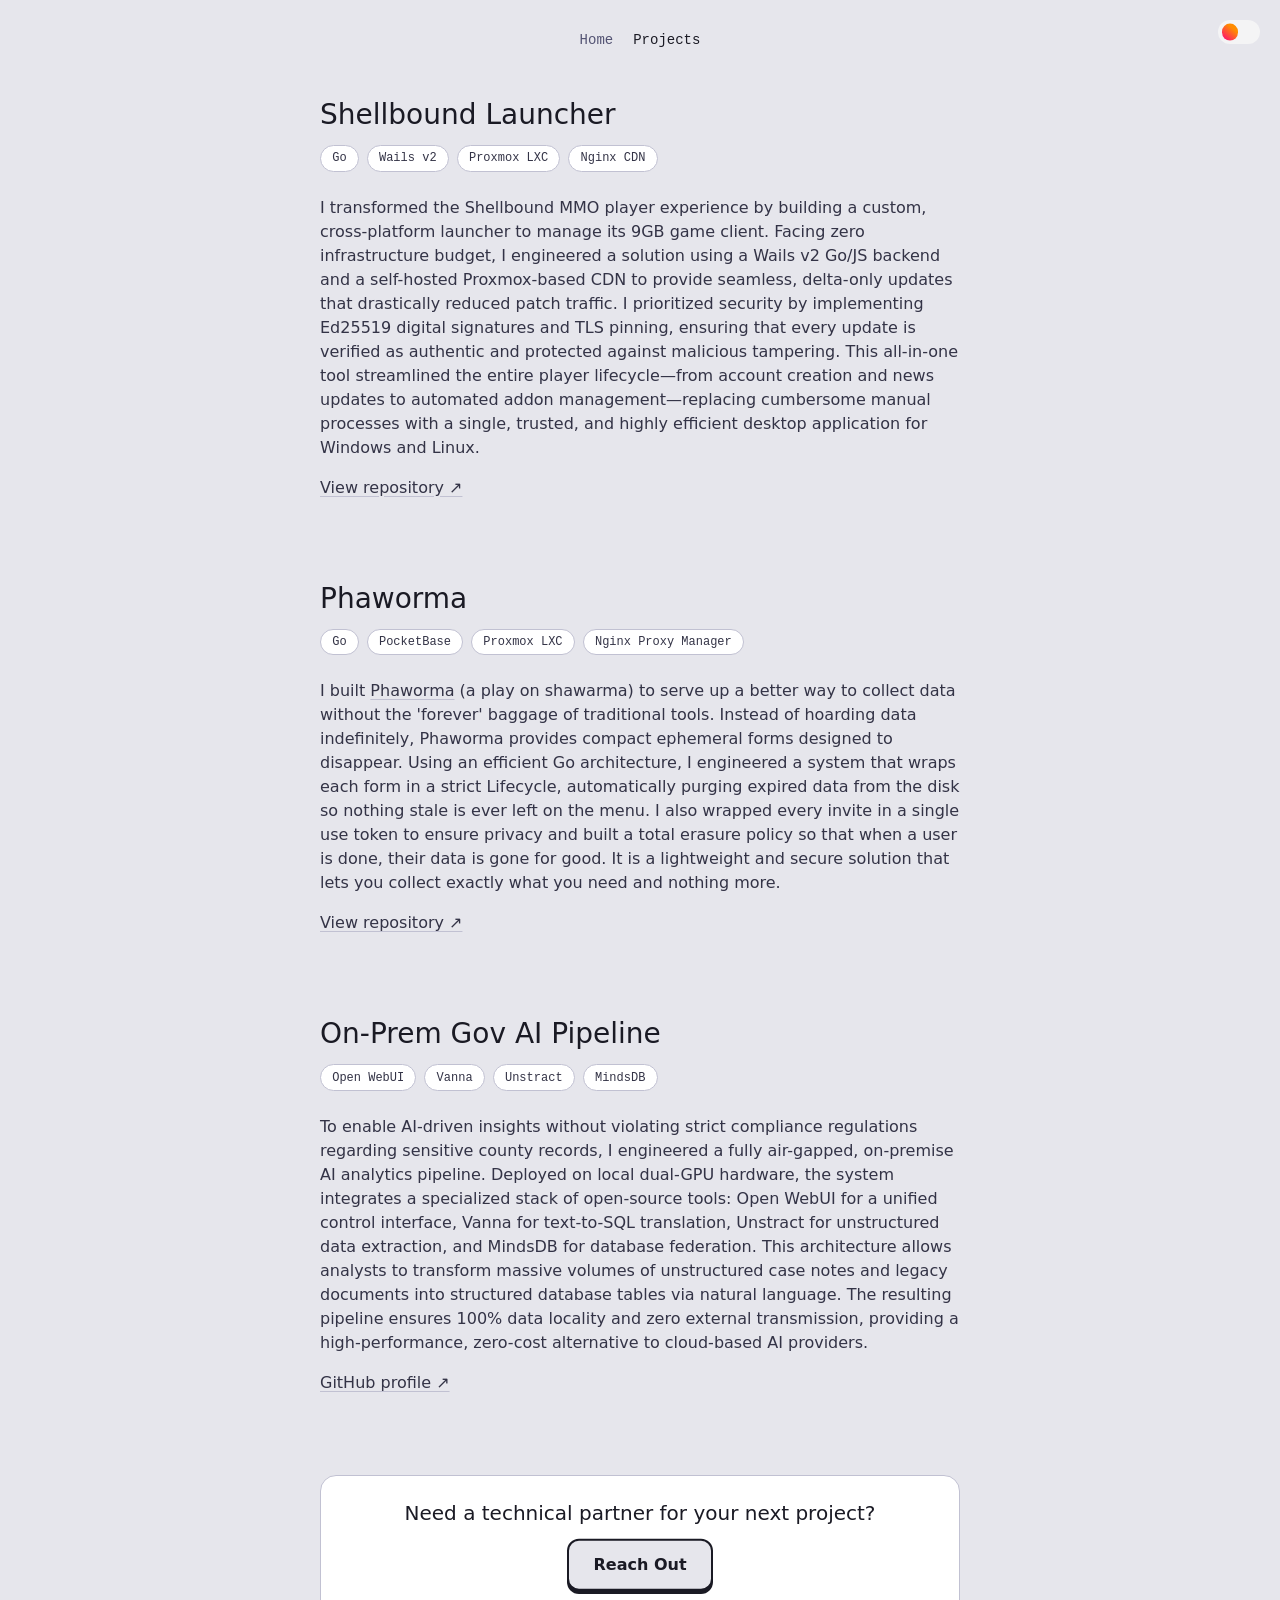
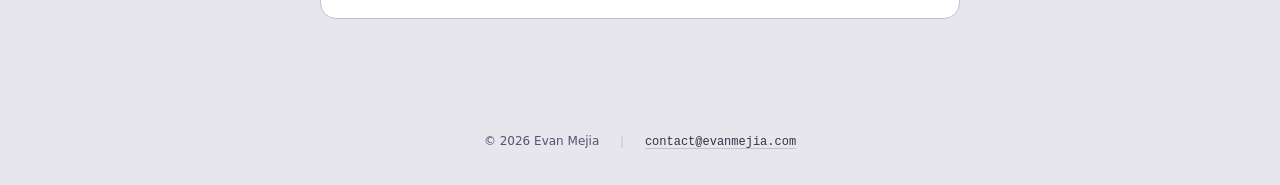
==== commit fab78cae: "Hero update and font/hover changes" ====
--- a/projects.html
+++ b/projects.html
@@ -36,13 +36,6 @@
                     ? "dark"
                     : "light");
         </script>
-
-        <!-- Roboto (text) + Roboto Mono (accents) via bunny.net -->
-        <link rel="preconnect" href="https://fonts.bunny.net" />
-        <link
-            href="https://fonts.bunny.net/css?family=roboto:ital,wght@0,400;0,500;0,600;1,400&family=roboto-mono:ital,wght@0,400;0,500;0,700;1,400"
-            rel="stylesheet"
-        />
 
         <link rel="stylesheet" href="css/styles.css" />
     </head>
--- a/css/styles.css
+++ b/css/styles.css
@@ -1,7 +1,7 @@
 /* ---------- Design tokens ---------- */
 :root {
-  --font-sans: "Roboto", system-ui, -apple-system, "Segoe UI", sans-serif;
-  --font-mono: "Roboto Mono", ui-monospace, "SFMono-Regular", Menlo, monospace;
+  --font-sans: ui-sans-serif, system-ui, sans-serif, "Apple Color Emoji", "Segoe UI Emoji", "Segoe UI Symbol", "Noto Color Emoji";
+  --font-mono: ui-monospace, SFMono-Regular, Menlo, Monaco, Consolas, "Liberation Mono", "Courier New", monospace;
 
   --bg: #e6e6ec;
   --bg-card: #ffffff;
@@ -14,6 +14,7 @@
   --text-muted: #535373;
   --text-soft: #333346;
   --border: #c1c1d2;
+  --pill-hover-border: #8080a4;
   --btn-bg: #1a1a24;
   --btn-bg-hover: #333346;
   --btn-text: #e6e6ec;
@@ -670,6 +671,12 @@
   font-family: var(--font-mono);
   font-size: 0.75rem;
   color: var(--text-soft);
+  transition: color 0.15s ease, border-color 0.15s ease;
+}
+
+.pill:hover {
+  border-color: var(--pill-hover-border);
+  color: var(--text);
 }
 
 /* ---------- CTA (bottom of projects page) ---------- */
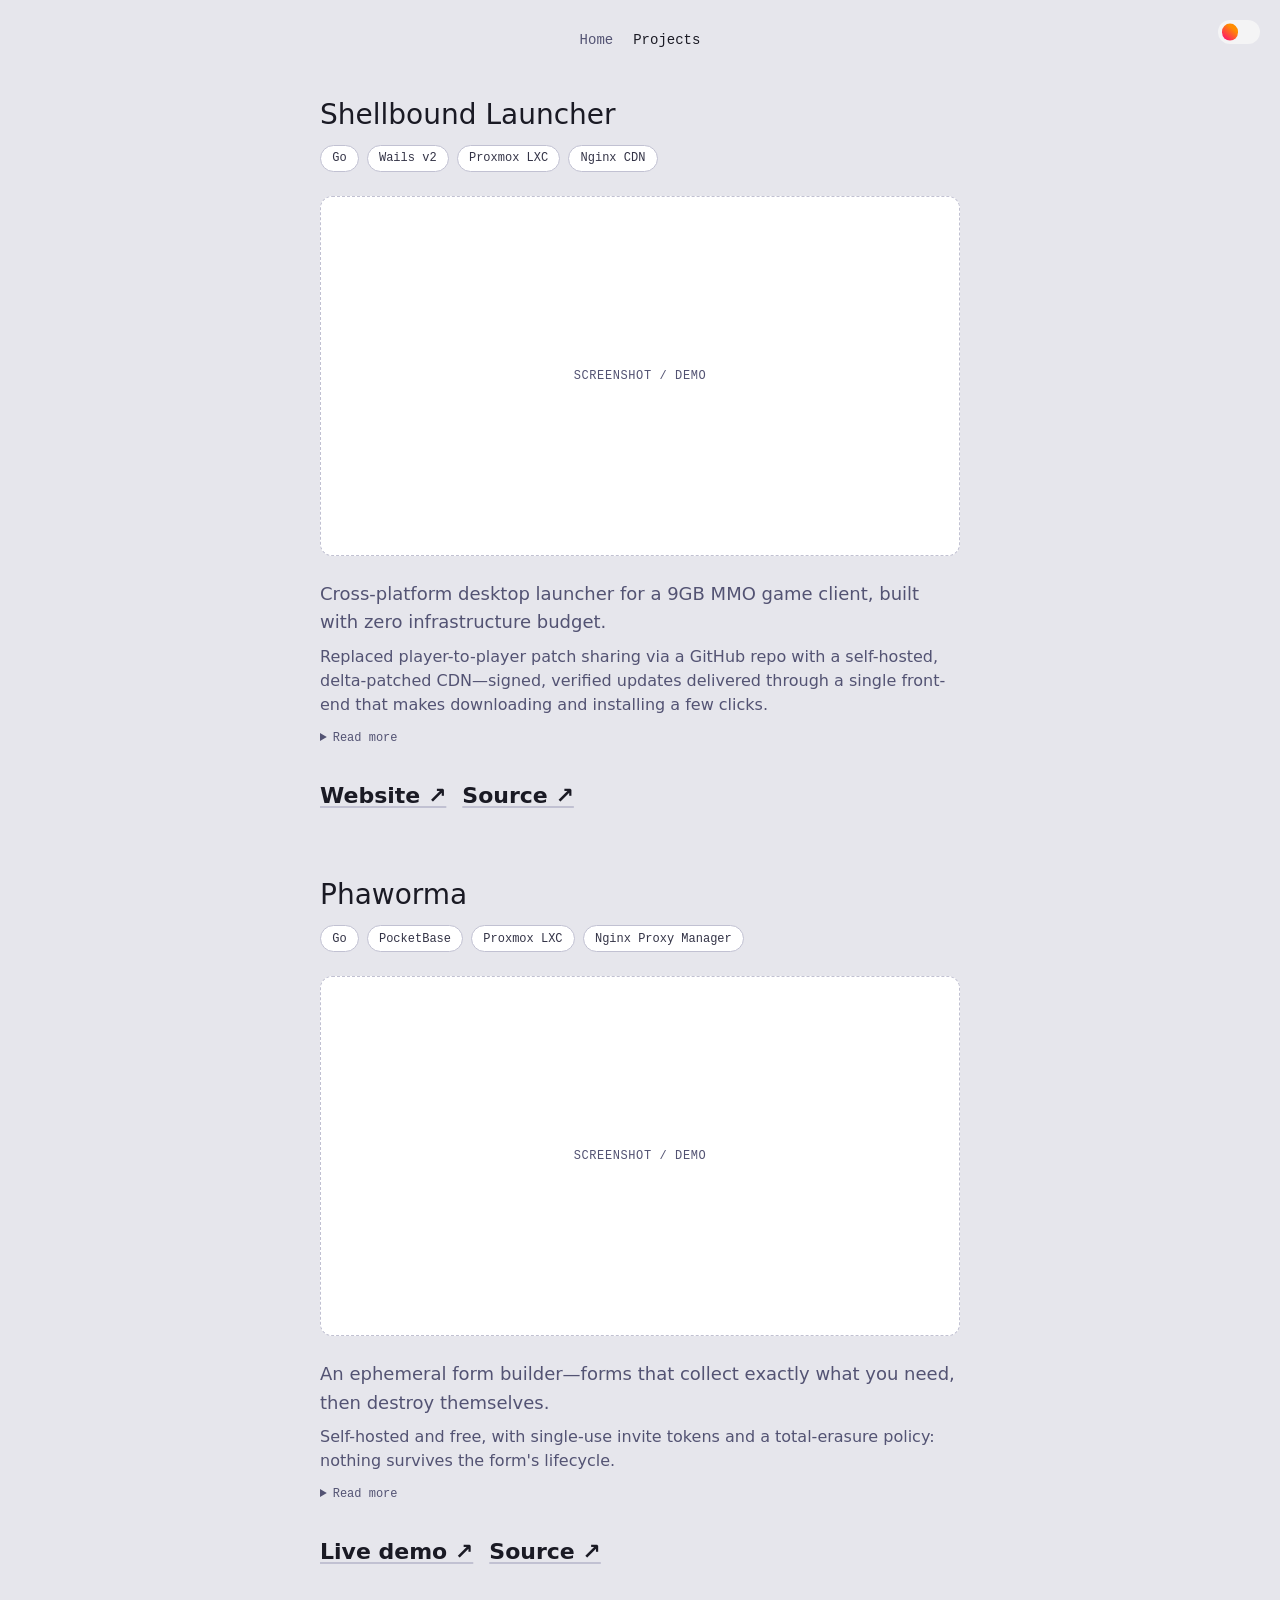
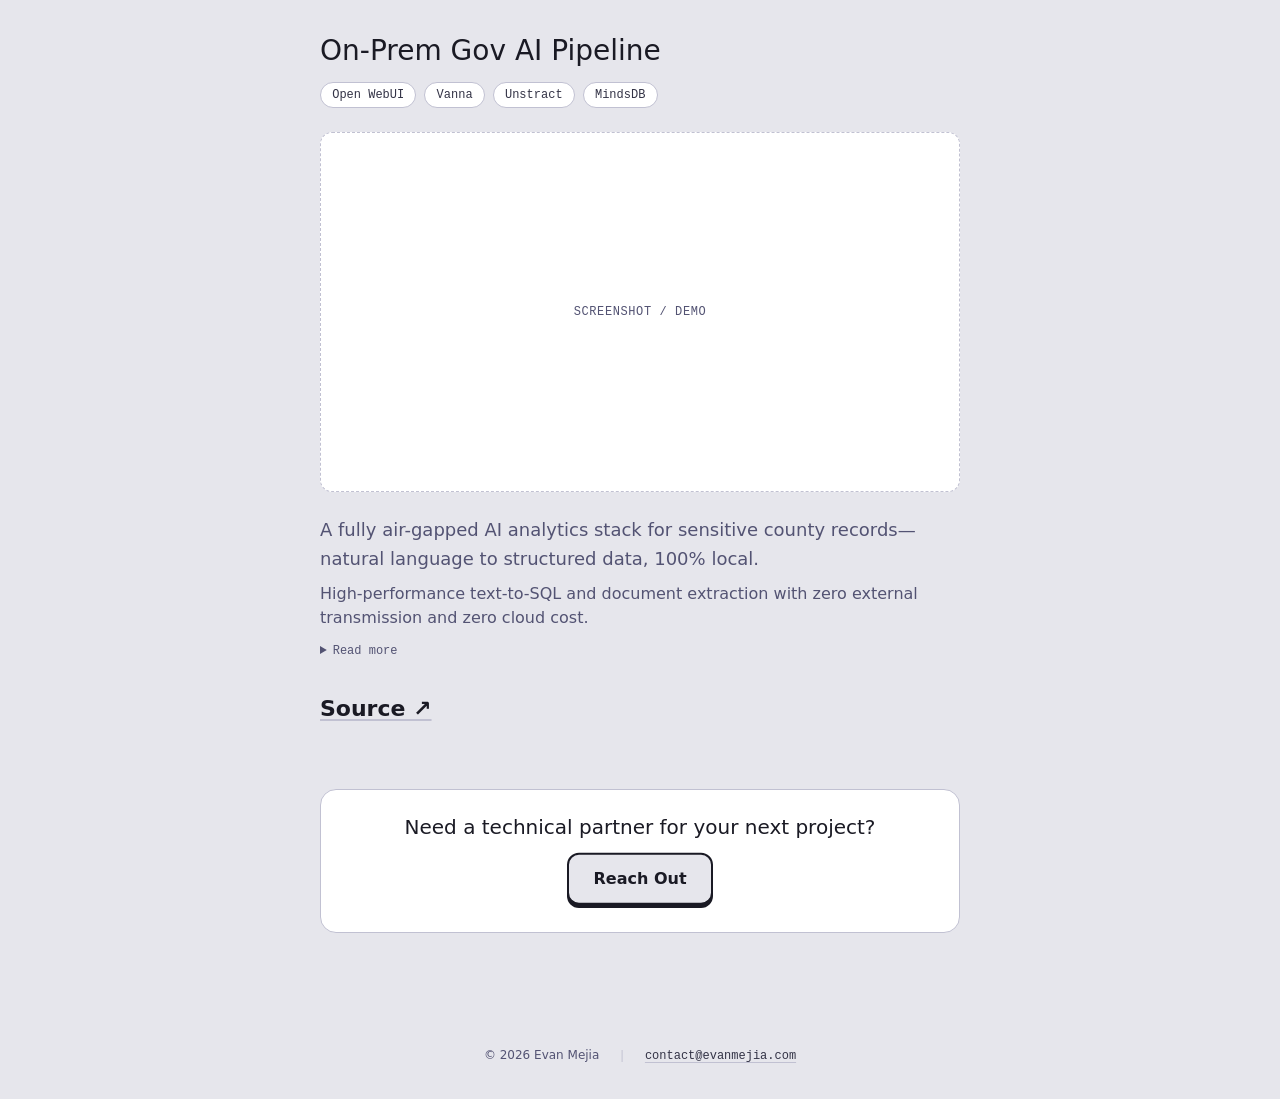
==== commit 3912b552: "Back-to-top restyle and project card rework" ====
--- a/projects.html
+++ b/projects.html
@@ -65,28 +65,55 @@
                             <li class="pill">Proxmox LXC</li>
                             <li class="pill">Nginx CDN</li>
                         </ul>
-                        <p>
-                            I transformed the Shellbound MMO player experience
-                            by building a custom, cross-platform launcher to
-                            manage its 9GB game client. Facing zero
-                            infrastructure budget, I engineered a solution using
-                            a Wails v2 Go/JS backend and a self-hosted
-                            Proxmox-based CDN to provide seamless, delta-only
-                            updates that drastically reduced patch traffic. I
-                            prioritized security by implementing Ed25519 digital
-                            signatures and TLS pinning, ensuring that every
-                            update is verified as authentic and protected
-                            against malicious tampering. This all-in-one tool
-                            streamlined the entire player lifecycle—from account
-                            creation and news updates to automated addon
-                            management—replacing cumbersome manual processes
-                            with a single, trusted, and highly efficient desktop
-                            application for Windows and Linux.
-                        </p>
-                        <p>
-                            <a
+                        <div class="project-media">
+                            <span class="project-media-label">screenshot / demo</span>
+                        </div>
+                        <p class="lead">
+                            Cross-platform desktop launcher for a 9GB MMO game
+                            client, built with zero infrastructure budget.
+                        </p>
+                        <p class="outcome">
+                            Replaced player-to-player patch sharing via a GitHub
+                            repo with a self-hosted, delta-patched CDN—signed,
+                            verified updates delivered through a single
+                            front-end that makes downloading and installing a
+                            few clicks.
+                        </p>
+                        <details class="read-more">
+                            <summary>Read more</summary>
+                            <p>
+                                I transformed the Shellbound MMO player experience
+                                by building a custom, cross-platform launcher to
+                                manage its 9GB game client. Facing zero
+                                infrastructure budget, I engineered a solution using
+                                a Wails v2 Go/JS backend and a self-hosted
+                                Proxmox-based CDN to provide seamless, delta-only
+                                updates that drastically reduced patch traffic. I
+                                prioritized security by implementing Ed25519 digital
+                                signatures and TLS pinning, ensuring that every
+                                update is verified as authentic and protected
+                                against malicious tampering. This all-in-one tool
+                                streamlined the entire player lifecycle—from account
+                                creation and news updates to automated addon
+                                management—replacing cumbersome manual processes
+                                with a single, trusted, and highly efficient desktop
+                                application for Windows and Linux.
+                            </p>
+                        </details>
+                        <p class="project-actions">
+                            <a
+                                class="project-link"
+                                href="https://shellbound.xyz/"
+                                target="_blank"
+                                rel="noopener"
+                                >Website ↗</a
+                            >
+                            <a
+                                class="project-link"
                                 href="https://github.com/evanmejia/shellbound-launcher"
-                                >View repository ↗</a
+                                target="_blank"
+                                rel="noopener"
+                                >Source ↗</a
                             >
                         </p>
                     </article>
@@ -100,27 +127,53 @@
                             <li class="pill">Proxmox LXC</li>
                             <li class="pill">Nginx Proxy Manager</li>
                         </ul>
-                        <p>
-                            I built
-                            <a href="https://forms.evanmejia.com">Phaworma</a>
-                            (a play on shawarma) to serve up a better way to
-                            collect data without the 'forever' baggage of
-                            traditional tools. Instead of hoarding data
-                            indefinitely, Phaworma provides compact ephemeral
-                            forms designed to disappear. Using an efficient Go
-                            architecture, I engineered a system that wraps each
-                            form in a strict Lifecycle, automatically purging
-                            expired data from the disk so nothing stale is ever
-                            left on the menu. I also wrapped every invite in a
-                            single use token to ensure privacy and built a total
-                            erasure policy so that when a user is done, their
-                            data is gone for good. It is a lightweight and
-                            secure solution that lets you collect exactly what
-                            you need and nothing more.
-                        </p>
-                        <p>
-                            <a href="https://github.com/evanmejia/Phaworma"
-                                >View repository ↗</a
+                        <div class="project-media">
+                            <span class="project-media-label">screenshot / demo</span>
+                        </div>
+                        <p class="lead">
+                            An ephemeral form builder—forms that collect exactly
+                            what you need, then destroy themselves.
+                        </p>
+                        <p class="outcome">
+                            Self-hosted and free, with single-use invite tokens
+                            and a total-erasure policy: nothing survives the
+                            form's lifecycle.
+                        </p>
+                        <details class="read-more">
+                            <summary>Read more</summary>
+                            <p>
+                                I built
+                                <a href="https://forms.evanmejia.com">Phaworma</a>
+                                (a play on shawarma) to serve up a better way to
+                                collect data without the 'forever' baggage of
+                                traditional tools. Instead of hoarding data
+                                indefinitely, Phaworma provides compact ephemeral
+                                forms designed to disappear. Using an efficient Go
+                                architecture, I engineered a system that wraps each
+                                form in a strict Lifecycle, automatically purging
+                                expired data from the disk so nothing stale is ever
+                                left on the menu. I also wrapped every invite in a
+                                single use token to ensure privacy and built a total
+                                erasure policy so that when a user is done, their
+                                data is gone for good. It is a lightweight and
+                                secure solution that lets you collect exactly what
+                                you need and nothing more.
+                            </p>
+                        </details>
+                        <p class="project-actions">
+                            <a
+                                class="project-link"
+                                href="https://forms.evanmejia.com"
+                                target="_blank"
+                                rel="noopener"
+                                >Live demo ↗</a
+                            >
+                            <a
+                                class="project-link"
+                                href="https://github.com/evanmejia/Phaworma"
+                                target="_blank"
+                                rel="noopener"
+                                >Source ↗</a
                             >
                         </p>
                     </article>
@@ -134,27 +187,46 @@
                             <li class="pill">Unstract</li>
                             <li class="pill">MindsDB</li>
                         </ul>
-                        <p>
-                            To enable AI-driven insights without violating
-                            strict compliance regulations regarding sensitive
-                            county records, I engineered a fully air-gapped,
-                            on-premise AI analytics pipeline. Deployed on local
-                            dual-GPU hardware, the system integrates a
-                            specialized stack of open-source tools: Open WebUI
-                            for a unified control interface, Vanna for
-                            text-to-SQL translation, Unstract for unstructured
-                            data extraction, and MindsDB for database
-                            federation. This architecture allows analysts to
-                            transform massive volumes of unstructured case notes
-                            and legacy documents into structured database tables
-                            via natural language. The resulting pipeline ensures
-                            100% data locality and zero external transmission,
-                            providing a high-performance, zero-cost alternative
-                            to cloud-based AI providers.
-                        </p>
-                        <p>
-                            <a href="https://github.com/evanmejia"
-                                >GitHub profile ↗</a
+                        <div class="project-media">
+                            <span class="project-media-label">screenshot / demo</span>
+                        </div>
+                        <p class="lead">
+                            A fully air-gapped AI analytics stack for sensitive
+                            county records—natural language to structured data,
+                            100% local.
+                        </p>
+                        <p class="outcome">
+                            High-performance text-to-SQL and document extraction
+                            with zero external transmission and zero cloud cost.
+                        </p>
+                        <details class="read-more">
+                            <summary>Read more</summary>
+                            <p>
+                                To enable AI-driven insights without violating
+                                strict compliance regulations regarding sensitive
+                                county records, I engineered a fully air-gapped,
+                                on-premise AI analytics pipeline. Deployed on local
+                                dual-GPU hardware, the system integrates a
+                                specialized stack of open-source tools: Open WebUI
+                                for a unified control interface, Vanna for
+                                text-to-SQL translation, Unstract for unstructured
+                                data extraction, and MindsDB for database
+                                federation. This architecture allows analysts to
+                                transform massive volumes of unstructured case notes
+                                and legacy documents into structured database tables
+                                via natural language. The resulting pipeline ensures
+                                100% data locality and zero external transmission,
+                                providing a high-performance, zero-cost alternative
+                                to cloud-based AI providers.
+                            </p>
+                        </details>
+                        <p class="project-actions">
+                            <a
+                                class="project-link"
+                                href="https://github.com/evanmejia"
+                                target="_blank"
+                                rel="noopener"
+                                >Source ↗</a
                             >
                         </p>
                     </article>
@@ -197,6 +269,14 @@
             </footer>
         </div>
 
+        <button class="to-top" type="button" aria-label="Back to top">
+            <svg viewBox="0 0 384 512" aria-hidden="true">
+                <path
+                    d="M214.6 41.4c-12.5-12.5-32.8-12.5-45.3 0l-160 160c-12.5 12.5-12.5 32.8 0 45.3s32.8 12.5 45.3 0L160 141.2V448c0 17.7 14.3 32 32 32s32-14.3 32-32V141.2L329.4 246.6c12.5 12.5 32.8 12.5 45.3 0s12.5-32.8 0-45.3l-160-160z"
+                />
+            </svg>
+        </button>
+
         <script src="js/main.js" defer></script>
     </body>
 </html>
--- a/css/styles.css
+++ b/css/styles.css
@@ -433,22 +433,6 @@
   outline-offset: 3px;
 }
 
-.card-meta {
-  display: block;
-  margin-bottom: 0.5rem;
-  font-family: var(--font-mono);
-  font-size: 0.6875rem;
-  font-style: italic;
-  letter-spacing: 0.08em;
-  text-transform: uppercase;
-  color: var(--text-muted);
-}
-
-
-.card .card-meta {
-  color: var(--text-soft);
-}
-
 .card h3 {
   margin: 0 0 0.4rem;
   font-family: var(--font-sans);
@@ -466,7 +450,6 @@
 
 /* Keep the text to about half the card so it doesn't overlap the art
    that shows through on the right */
-.card .card-meta,
 .card h3,
 .card p {
   max-width: 55%;
@@ -649,11 +632,6 @@
   font-size: 1.75rem;
 }
 
-.tagline {
-  margin: 0 0 1rem;
-  color: var(--text-muted);
-}
-
 .pills {
   display: flex;
   flex-wrap: wrap;
@@ -676,7 +654,82 @@
 
 .pill:hover {
   border-color: var(--pill-hover-border);
+  color: var(--text-heading);
+}
+
+/* ---------- Project media (placeholder for screenshot / demo) ---------- */
+.project-media {
+  width: 100%;
+  aspect-ratio: 16 / 9;
+  margin: 0 0 1.5rem;
+  display: flex;
+  align-items: center;
+  justify-content: center;
+  border: 1px dashed var(--border);
+  border-radius: 0.75rem;
+  background: var(--bg-card);
+}
+
+.project-media-label {
+  font-family: var(--font-mono);
+  font-size: 0.75rem;
+  letter-spacing: 0.05em;
+  text-transform: uppercase;
+  color: var(--text-muted);
+}
+
+.project-media video,
+.project-media img {
+  width: 100%;
+  height: 100%;
+  object-fit: cover;
+}
+
+/* ---------- Project summary, outcome, and links ---------- */
+.project .lead {
+  margin-bottom: 0.5rem;
+}
+
+.project .outcome {
+  margin: 0;
+  color: var(--text-muted);
+}
+
+.project-actions {
+  display: flex;
+  flex-wrap: wrap;
+  gap: 1rem;
+  margin: 2rem 0 0;
+}
+
+.project-link {
+  font-size: 1.375rem;
+  font-weight: 700;
+  color: var(--text-heading);
+}
+
+/* ---------- Read more (collapsible) ---------- */
+details.read-more {
+  margin-top: 0.75rem;
+}
+
+details.read-more summary {
+  cursor: pointer;
+  font-family: var(--font-mono);
+  font-size: 0.75rem;
+  color: var(--text-muted);
+  transition: color 0.15s ease;
+  user-select: none;
+}
+
+details.read-more summary:hover,
+details.read-more summary:focus-visible {
   color: var(--text);
+}
+
+details.read-more[open] summary {
+  margin-bottom: 0.75rem;
+  color: var(--text-soft);
 }
 
 /* ---------- CTA (bottom of projects page) ---------- */
@@ -692,6 +745,86 @@
 .cta h2 {
   margin: 0 0 0.75rem;
   font-size: 1.25rem;
+}
+
+/* ---------- Back to top ----------
+   Style adapted from uiverse.io/waliddu001,
+   "orange-panther-33" (MIT). Show/hide via .visible,
+   toggled by js/main.js after one viewport of scroll. */
+.to-top {
+  position: fixed;
+  right: 1.5rem;
+  bottom: 1.5rem;
+  z-index: 40;
+  width: 50px;
+  height: 50px;
+  border-radius: 50%;
+  background-color: rgb(20, 20, 20);
+  border: none;
+  font-weight: 600;
+  display: flex;
+  align-items: center;
+  justify-content: center;
+  box-shadow: 0px 0px 0px 4px rgba(180, 160, 255, 0.253);
+  cursor: pointer;
+  overflow: hidden;
+  opacity: 0;
+  pointer-events: none;
+  transform: translateY(0.5rem);
+  transition:
+    width 0.3s ease,
+    border-radius 0.3s ease,
+    background-color 0.3s ease,
+    opacity 0.2s ease,
+    transform 0.2s ease;
+}
+
+.to-top.visible {
+  opacity: 1;
+  pointer-events: auto;
+  transform: translateY(0);
+}
+
+.to-top svg {
+  width: 12px;
+  transition: transform 0.3s ease;
+}
+
+.to-top svg path {
+  fill: white;
+}
+
+.to-top::before {
+  position: absolute;
+  bottom: -20px;
+  content: "Back to Top";
+  color: white;
+  font-size: 0px;
+  transition: font-size 0.3s ease;
+}
+
+.to-top:hover,
+.to-top:focus-visible {
+  width: 140px;
+  border-radius: 50px;
+  background-color: rgb(181, 160, 255);
+}
+
+.to-top:hover svg,
+.to-top:focus-visible svg {
+  transform: translateY(-200%);
+}
+
+.to-top:hover::before,
+.to-top:focus-visible::before {
+  font-size: 13px;
+  opacity: 1;
+  bottom: unset;
+}
+
+.to-top:focus-visible {
+  outline: 2px solid var(--text-heading);
+  outline-offset: 2px;
 }
 
 /* ---------- Footer ---------- */
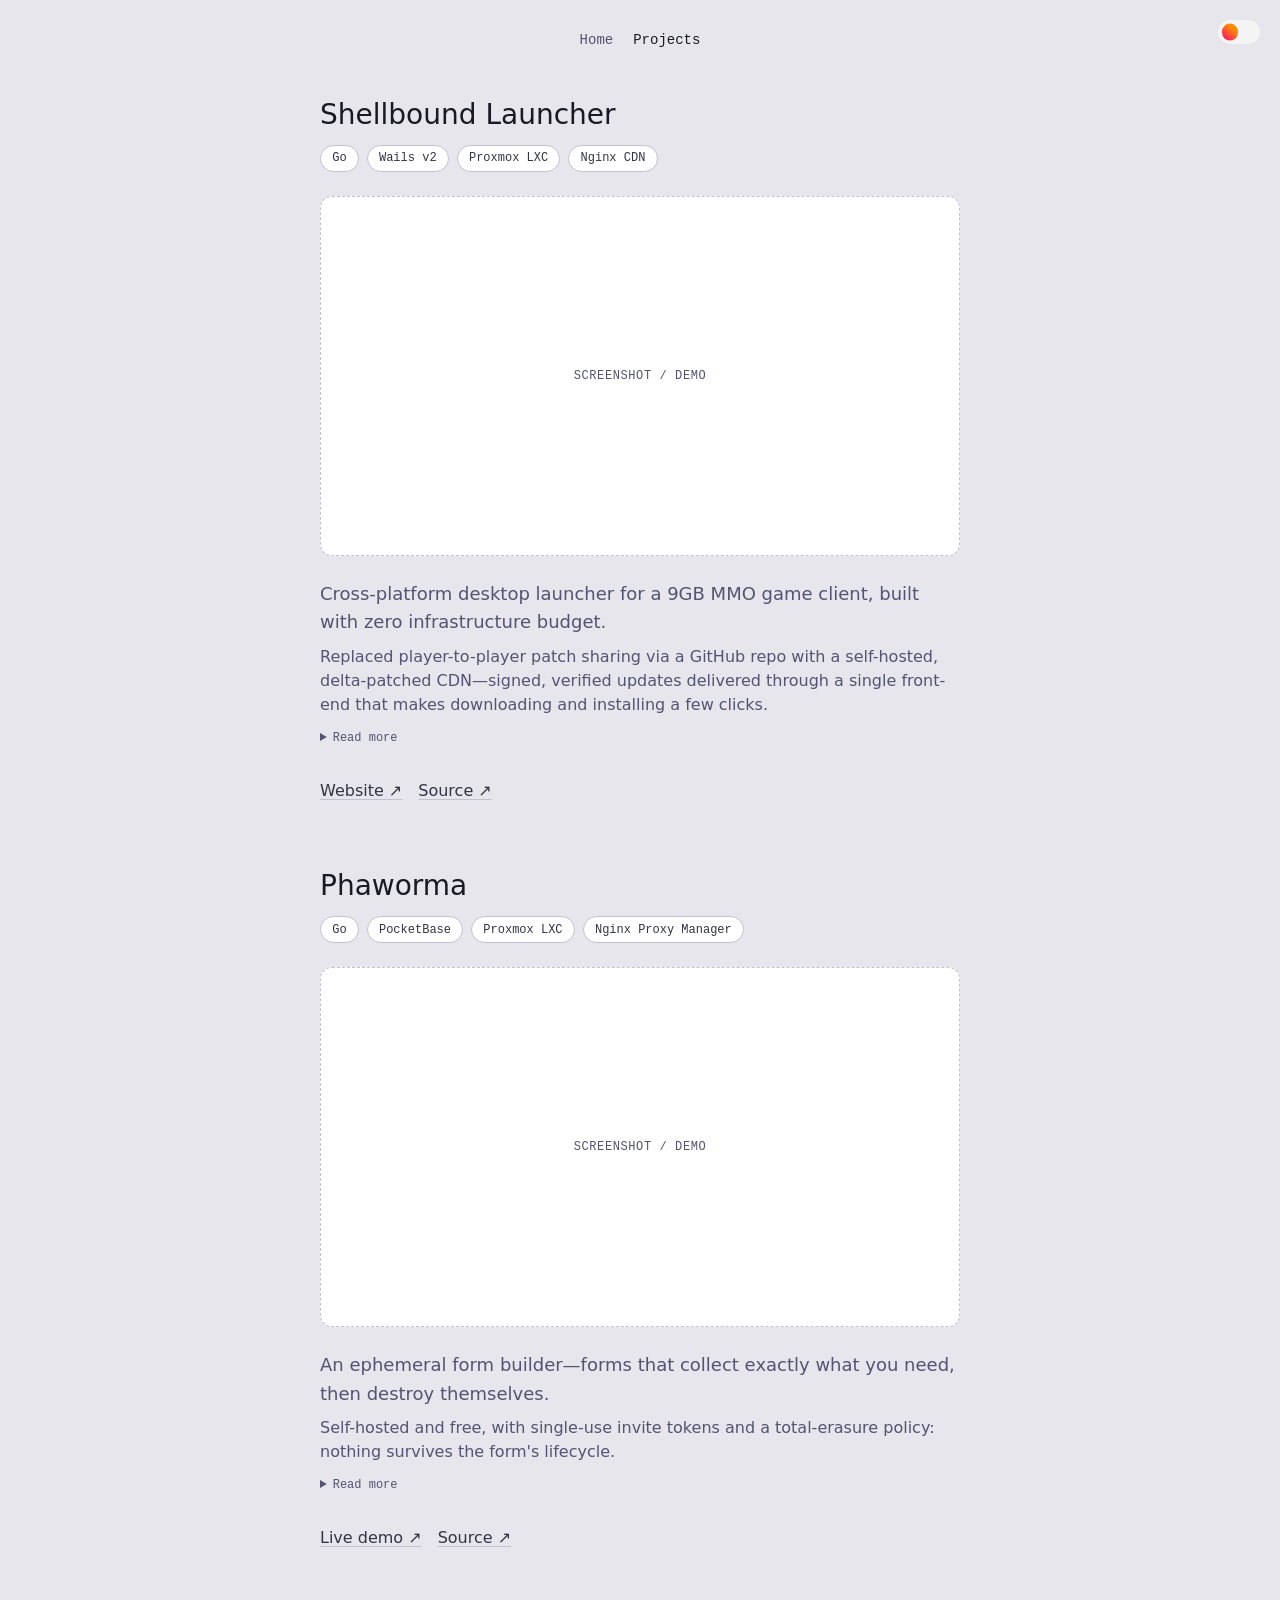
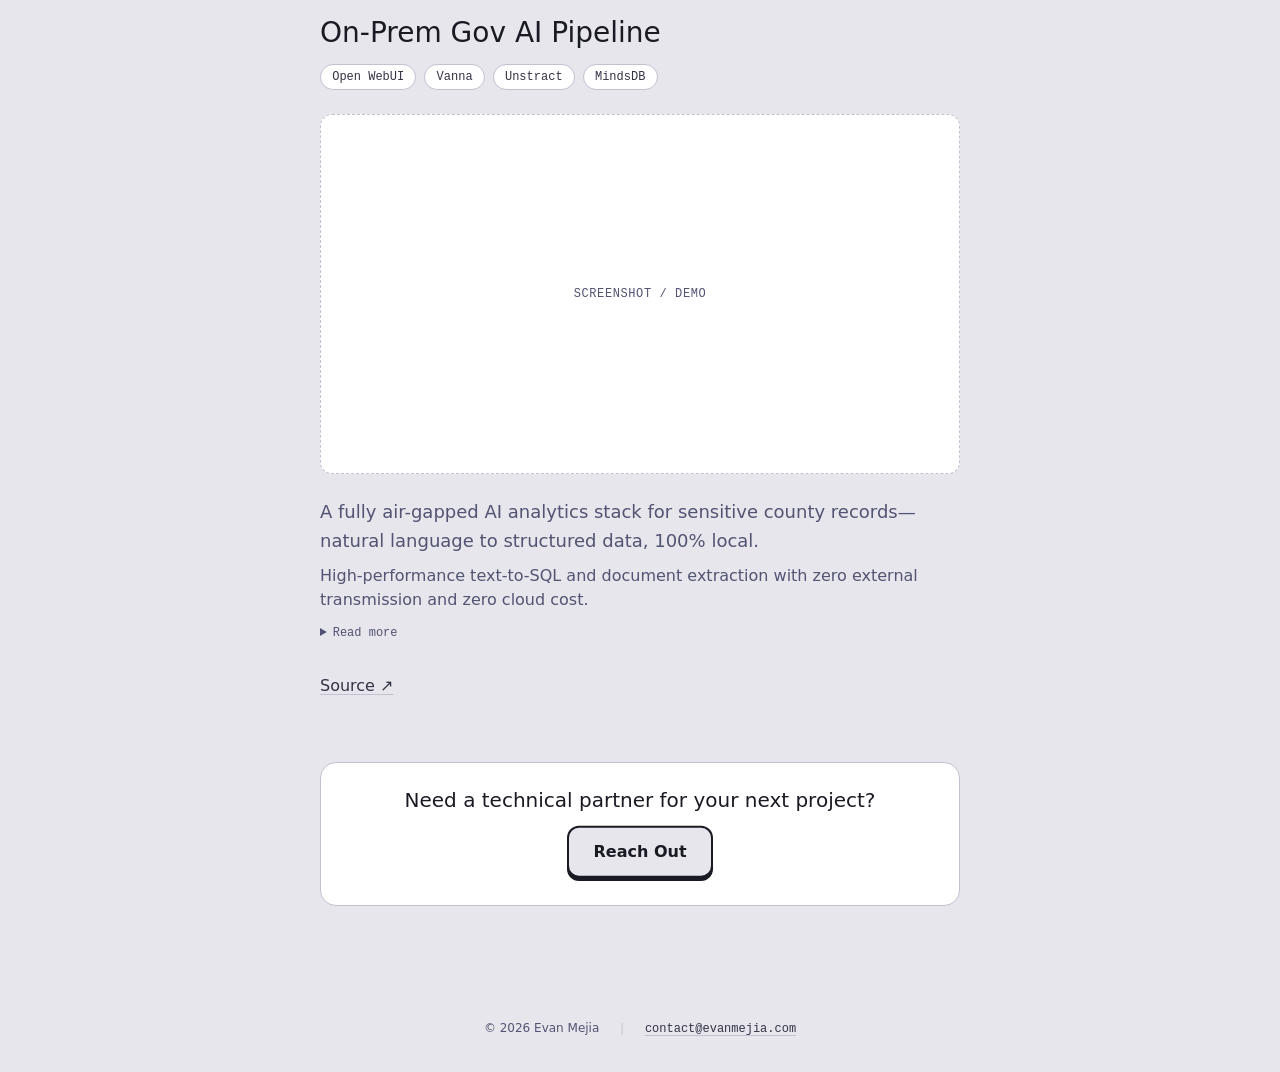
==== commit 44c3fbbd: "seo: robots.txt, sitemap, canonical links, JSON-LD structured data - robots.txt with sitemap referen" ====
--- a/projects.html
+++ b/projects.html
@@ -26,6 +26,42 @@
         <meta property="og:image:width" content="1200" />
         <meta property="og:image:height" content="800" />
         <meta name="twitter:card" content="summary_large_image" />
+        <link rel="canonical" href="https://www.evanmejia.com/projects.html" />
+        <script type="application/ld+json">
+        {
+            "@context": "https://schema.org",
+            "@type": "ItemList",
+            "name": "Projects — Evan Mejia",
+            "url": "https://www.evanmejia.com/projects.html",
+            "itemListElement": [
+                {
+                    "@type": "SoftwareApplication",
+                    "position": 1,
+                    "name": "Shellbound Launcher",
+                    "url": "https://shellbound.xyz/",
+                    "codeRepository": "https://github.com/evanmejia/shellbound-launcher",
+                    "applicationCategory": "UtilityApplication",
+                    "operatingSystem": "Windows, Linux",
+                    "description": "Cross-platform desktop launcher for a 9GB MMO game client with a self-hosted, delta-patched CDN — signed, verified updates, built with zero infrastructure budget."
+                },
+                {
+                    "@type": "SoftwareApplication",
+                    "position": 2,
+                    "name": "Phaworma",
+                    "url": "https://forms.evanmejia.com",
+                    "codeRepository": "https://github.com/evanmejia/Phaworma",
+                    "applicationCategory": "BusinessApplication",
+                    "description": "Self-hosted, ephemeral form builder with single-use invite tokens and total data erasure: forms collect exactly what you need, then destroy themselves."
+                },
+                {
+                    "@type": "Project",
+                    "position": 3,
+                    "name": "On-Prem Gov AI Pipeline",
+                    "description": "Fully air-gapped AI analytics stack for sensitive county records — natural language to structured data, 100% local, zero external transmission."
+                }
+            ]
+        }
+        </script>
         <link rel="icon" type="image/svg+xml" href="assets/favicon.svg" />
 
         <!-- Set theme before first paint (persisted choice, else system preference) -->
--- a/css/styles.css
+++ b/css/styles.css
@@ -702,12 +702,6 @@
   margin: 2rem 0 0;
 }
 
-.project-link {
-  font-size: 1.375rem;
-  font-weight: 700;
-  color: var(--text-heading);
-}
-
 /* ---------- Read more (collapsible) ---------- */
 details.read-more {
   margin-top: 0.75rem;
@@ -750,7 +744,7 @@
 /* ---------- Back to top ----------
    Style adapted from uiverse.io/waliddu001,
    "orange-panther-33" (MIT). Show/hide via .visible,
-   toggled by js/main.js after one viewport of scroll. */
+   toggled by js/main.js shortly after scrolling begins. */
 .to-top {
   position: fixed;
   right: 1.5rem;
